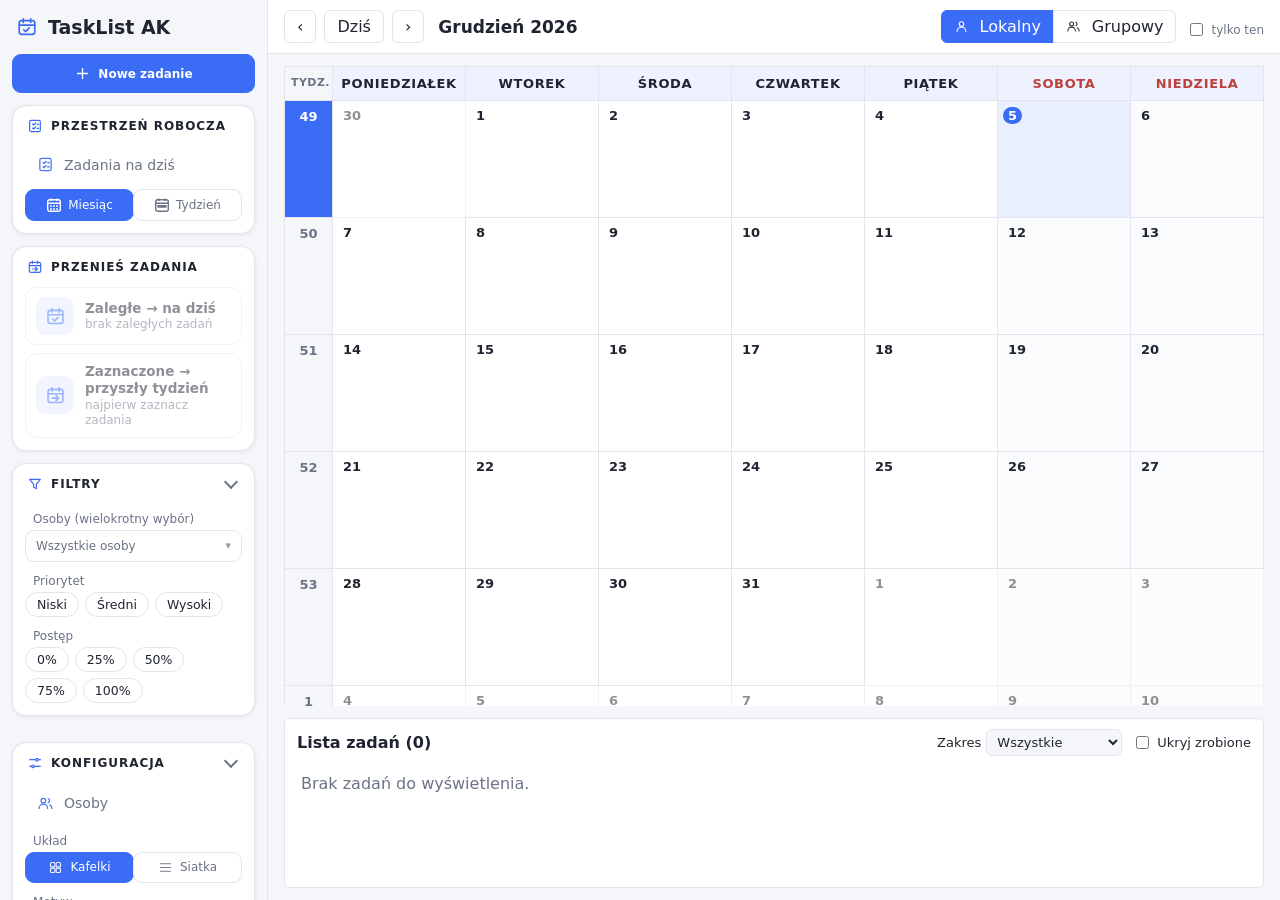
==== ui/index.html @ 784cd511 "Pliki: popup z dokładnymi lokalizacjami plików (lokalnego i grupowego) Rozwijane menu „Pliki” zastąp" ====
<!doctype html>
<html lang="pl">
<head>
<meta charset="utf-8">
<meta name="viewport" content="width=device-width, initial-scale=1">
<title>TaskList AK</title>
<link rel="stylesheet" href="style.css">
</head>
<body class="withside">
<div class="app">
<aside id="side">
  <div class="brand"><svg viewBox="0 0 24 24" width="22" height="22" fill="none" stroke="currentColor" stroke-width="1.8" stroke-linecap="round" stroke-linejoin="round" aria-hidden="true"><rect x="3.5" y="5" width="17" height="15" rx="2.5"/><path d="M3.5 10h17M8 3v4M16 3v4M8.5 15l2 2 4-4"/></svg><span>TaskList AK</span></div>
  <button class="btn primary snew" id="add"><i data-ic="plus"></i>Nowe zadanie</button>

  <section class="sidesec s-work">
    <div class="sechead"><i data-ic="tasks"></i><span>Przestrzeń robocza</span></div>
    <button class="btn snav" id="todayBtn" title="Zadania na dziś — podsumowanie zadań, które zaczynają się lub trwają dzisiaj"><i data-ic="tasks"></i>Zadania na dziś</button>
    <div class="seg" id="views">
    <button class="btn" data-v="month"><svg class="ico" viewBox="0 0 16 16" width="16" height="16" fill="none" stroke="currentColor" stroke-width="1.4" aria-hidden="true"><rect x="1.7" y="2.7" width="12.6" height="11.6" rx="2"/><path d="M1.7 6.2h12.6M5 1.4v2.5M11 1.4v2.5"/><g fill="currentColor" stroke="none"><circle cx="5" cy="9" r=".95"/><circle cx="8" cy="9" r=".95"/><circle cx="11" cy="9" r=".95"/><circle cx="5" cy="12" r=".95"/><circle cx="8" cy="12" r=".95"/><circle cx="11" cy="12" r=".95"/></g></svg>Miesiąc</button>
    <button class="btn" data-v="week"><svg class="ico" viewBox="0 0 16 16" width="16" height="16" fill="none" stroke="currentColor" stroke-width="1.4" aria-hidden="true"><rect x="1.7" y="2.7" width="12.6" height="11.6" rx="2"/><path d="M1.7 6.2h12.6M5 1.4v2.5M11 1.4v2.5"/><rect x="3.2" y="8" width="9.6" height="2.8" rx="1.2" fill="currentColor" stroke="none"/></svg>Tydzień</button>
  </div>
  </section>

  <section class="sidesec s-move">
    <div class="sechead"><i data-ic="calnext"></i><span>Przenieś zadania</span></div>
    <div class="mvgroup" id="moveBox">
    <button class="mvbtn" id="mvToday" type="button" title="Przenosi niezakończone zadania z przeszłości na dzisiaj">
      <span class="mvico today"><i data-ic="calcheck"></i></span>
      <span class="mvtxt"><b>Zaległe → na dziś</b><small id="mvTodaySub"></small></span>
    </button>
    <button class="mvbtn" id="mvSel" type="button" title="Przenosi zaznaczone zadania na poniedziałek przyszłego tygodnia">
      <span class="mvico week"><i data-ic="calnext"></i></span>
      <span class="mvtxt"><b>Zaznaczone → przyszły tydzień</b><small id="mvSelSub"></small></span>
    </button>
  </div>
  </section>

  <section class="sidesec s-filter" id="secFilter" data-sec="filters">
    <div class="sechead"><i data-ic="filter"></i><span>Filtry</span><button class="linkbtn" id="fClear" type="button" hidden>Wyczyść</button></div>
    <span class="sidelabel">Osoby (wielokrotny wybór)</span>
    <details class="menu fmenu" id="fpMenu">
      <summary class="btn"><span id="fpSummary">Wszystkie osoby</span><span class="caret">▾</span></summary>
      <div class="menu-items fplist" id="fpList"></div>
    </details>
    <span class="sidelabel">Priorytet</span>
    <div class="chipsf" id="fPrioChips"></div>
    <span class="sidelabel">Postęp</span>
    <div class="chipsf" id="fProgChips"></div>
  </section>

  <div class="side-spacer"></div>

  <section class="sidesec s-look" data-sec="config">
    <div class="sechead"><i data-ic="sliders"></i><span>Konfiguracja</span></div>
    <button class="btn snav" id="ppl" title="Zarządzaj osobami"><i data-ic="users"></i>Osoby</button>
    <span class="sidelabel">Układ</span>
    <div class="seg" id="layoutSeg" title="Układ: kafelki lub siatka">
    <button class="btn" data-l="board"><i data-ic="tiles"></i>Kafelki</button>
    <button class="btn" data-l="grid"><i data-ic="rows"></i>Siatka</button>
  </div>
    <span class="sidelabel">Motyw</span>
    <div class="seg" id="themeSeg" title="Motyw">
    <button class="btn" data-t="light"><i data-ic="sun"></i>Jasny</button>
    <button class="btn" data-t="dark"><i data-ic="moon"></i>Ciemny</button>
  </div>
    <button class="btn snav" id="listBtn" type="button"></button>
    <button class="btn snav" id="remBtn" type="button" data-label="1" aria-label="Przypomnienia"></button>
  </section>

  <section class="sidesec s-files">
    <div class="sechead"><i data-ic="folder"></i><span>Pliki</span></div>
    <button class="btn snav" id="dataBtn" type="button" aria-haspopup="dialog"><i data-ic="folder"></i>Pliki</button>
    <span id="fileTag" hidden></span>
    <span id="groupTag" hidden></span>
    <input type="file" id="file" accept=".json" hidden>
  </section>

  <div class="side-bottom">
    <button class="btn snav" id="helpBtn" type="button" hidden title="Opis wszystkich funkcji programu z rysunkami"><i data-ic="help"></i>Jak używać</button>
    <div id="updatebox" hidden><span id="ver"></span> <button class="btn" id="chk" type="button">Sprawdź aktualizacje</button> <button class="btn primary" id="install" type="button" hidden>Zainstaluj i uruchom ponownie</button> <span id="updStatus" role="status"></span></div>
    <div id="note" role="status" hidden></div>
  </div>

</aside>
<div class="content">
<header class="top">
  <button class="btn" id="prev" title="Poprzedni">‹</button>
  <button class="btn" id="today">Dziś</button>
  <button class="btn" id="next" title="Następny">›</button>
  <span id="title"></span>
  <div class="spacer"></div>
  <div class="calsw" id="calSw" role="group" aria-label="Kalendarz">
    <div class="seg calseg" id="calSeg">
      <button class="btn" data-cal="local" title="Kalendarz lokalny — zadania zapisane tylko na tym komputerze"><i data-ic="user"></i>Lokalny</button>
      <button class="btn" data-cal="group" title="Kalendarz grupowy — zadania wspólne dla zespołu"><i data-ic="users"></i>Grupowy</button>
    </div>
    <label class="calonly" title="Pokaż tylko zadania wybranego kalendarza"><input type="checkbox" id="calOnly"> tylko ten</label>
  </div>
</header>
<main id="main"><div id="cal"></div><section id="list" aria-label="Lista zadań"></section></main>
<!--HELP-->
</div>
</div>

<dialog id="dlg">
  <form method="dialog" id="form">
    <h2 id="dlgTitle">Zadanie</h2>
    <label>Tytuł</label><input type="text" id="fTitle" required autocomplete="off">
    <label>Kalendarz</label>
    <div class="seg calseg" id="fCalSeg"><button class="btn" type="button" data-fcal="local"><i data-ic="user"></i>Lokalny</button><button class="btn" type="button" data-fcal="group"><i data-ic="users"></i>Grupowy</button></div>
    <div class="row">
      <div><label>Data</label><input type="date" id="fDate" required></div>
      <div><label>Do dnia (zadanie wielodniowe)</label><input type="date" id="fDate2"></div>
      <div><label>Priorytet</label>
        <select id="fPrio"><option value="1">Niski</option><option value="2">Średni</option><option value="3">Wysoki</option></select></div>
    </div>
    <div class="row">
      <div><label>Od (puste = cały dzień)</label><input type="time" id="fStart"></div>
      <div><label>Do</label><input type="time" id="fEnd"></div>
      <div class="hint" id="multiHint" hidden style="align-self:end">Zadanie wielodniowe jest całodniowe.</div>
    </div>
    <div class="row">
      <div><label>Status</label>
        <select id="fStatus"><option value="pending">⚪ Oczekujące</option><option value="progress">🔄 W trakcie</option><option value="done">✅ Zrobione</option></select></div>
      <div><label>Postęp: <b id="fProgVal">0%</b></label>
        <input type="range" id="fProg" min="0" max="100" step="25" list="progTicks">
        <datalist id="progTicks"><option value="0" label="0"></option><option value="25" label="25"></option><option value="50" label="50"></option><option value="75" label="75"></option><option value="100" label="100"></option></datalist></div>
    </div>
    <label>Kolor zadania (domyślnie wg priorytetu)</label>
    <div class="swatches" id="fColors"></div>
    <label>Notatki</label><textarea id="fNotes" rows="10"></textarea>
    <label>Osoby</label>
    <button class="btn peoplebtn" type="button" id="fPeopleBtn">👥 Wybierz osoby…</button>
    <div id="recBlock">
      <label>Powtarzanie</label>
      <select id="fRec"><option value="none">Nie powtarzaj</option><option value="daily">Codziennie</option><option value="workdays">Dni robocze (Pn–Pt)</option><option value="weekly">Co tydzień</option><option value="biweekly">Co 2 tygodnie</option><option value="monthly">Co miesiąc</option><option value="yearly">Co rok</option></select>
      <div class="row" id="recOpts" hidden>
        <div><label>Liczba wystąpień (z pierwszym)</label><input type="number" id="fRecN" min="2" max="200" value="10"></div>
        <div><label>Powtarzaj do dnia (opcjonalnie)</label><input type="date" id="fRecUntil"></div>
      </div>
    </div>
    <div id="seriesInfo" hidden>
      <div class="hint" id="seriesText"></div>
      <label class="chk"><input type="checkbox" id="fApplyNext"> Zastosuj tytuł, godziny, osoby, priorytet i notatki do kolejnych zadań serii</label>
    </div>
    <div class="actions">
      <button class="btn primary" id="save" value="save"><i data-ic="check"></i>Zapisz</button>
      <button class="btn" value="cancel" formnovalidate><i data-ic="close"></i>Anuluj</button>
      <span class="spacer"></span>
      <button class="btn" id="fNext" type="button" title="Ustaw termin na poniedziałek przyszłego tygodnia"><i data-ic="calnext"></i>Na przyszły tydzień</button>
      <button class="btn danger" id="del" type="button"><i data-ic="trash"></i>Usuń</button>
    </div>
  </form>
</dialog>

<dialog id="filesdlg" class="fdlg">
  <h2>Pliki</h2>
  <div class="menu-items fdbody">
      <div class="mgroup">
        <div class="mhead"><i data-ic="user"></i>Kalendarz lokalny</div>
        <div class="floc"><span>Plik danych (zapis automatyczny)</span><code id="locData">—</code><span>Plik Excela</span><code id="locXls">nie wybrano</code></div>
        <div class="msub" id="mgExcel" hidden>
          <button type="button" id="xlsImp"><i data-ic="folder"></i><span>Otwórz plik Excela…</span><small>zapamiętywany</small></button>
          <button type="button" id="xlsSave"><i data-ic="save"></i><span>Zapisz do Excela</span><small>Ctrl+S</small></button>
          <button type="button" id="xlsExp"><i data-ic="saveas"></i><span>Zapisz Excel jako…</span></button>
        </div>
        <button type="button" id="exp"><i data-ic="download"></i><span>Eksport do pliku JSON</span></button>
        <button type="button" id="imp"><i data-ic="upload"></i><span>Import z pliku JSON</span></button>
      </div>
      <div class="mgroup grp" id="mgGroup" hidden>
        <div class="mhead"><i data-ic="users"></i>Kalendarz grupowy</div>
        <div class="floc"><span>Plik grupowy</span><code id="locGroup">nie połączono</code></div>
        <button type="button" id="grpOpen"><i data-ic="folder"></i><span>Połącz z plikiem grupowym…</span><small>np. dysk sieciowy</small></button>
        <button type="button" id="grpNew"><i data-ic="plus"></i><span>Utwórz plik grupowy…</span></button>
        <button type="button" id="grpSave" hidden><i data-ic="save"></i><span>Zapisz do pliku grupowego</span><small>Ctrl+S</small></button>
        <button type="button" id="grpRefresh" hidden><i data-ic="refresh"></i><span>Odśwież z pliku grupowego</span></button>
        <button type="button" id="grpOff" hidden><i data-ic="close"></i><span>Odłącz plik grupowy</span></button>
        <button type="button" id="gxlsExp"><i data-ic="saveas"></i><span>Eksport do Excela…</span></button>
        <button type="button" id="gxlsImp"><i data-ic="folder"></i><span>Import z Excela…</span></button>
        <button type="button" id="gexp"><i data-ic="download"></i><span>Eksport do pliku JSON</span></button>
        <button type="button" id="gimp"><i data-ic="upload"></i><span>Import z pliku JSON</span></button>
      </div>
      <div class="mgroup" id="mgMail" hidden>
        <div class="mhead">E-mail</div>
        <button type="button" id="mailOpen"><i data-ic="mail"></i><span>Zadanie z maila lub terminu…</span><small>.msg / .eml / .ics</small></button>
      </div>
  </div>
  <div class="actions"><span class="spacer"></span><button class="btn" type="button" id="filesClose">Zamknij</button></div>
</dialog>

<dialog id="pickdlg">
  <h2>Osoby w zadaniu</h2>
  <input type="text" id="pkSearch" placeholder="Szukaj osoby…" autocomplete="off">
  <div id="pkList" class="pk-list"></div>
  <div class="row addp"><input type="text" id="pkNew" placeholder="Nowa osoba (Nazwisko Imię)…" autocomplete="off"><button class="btn" type="button" id="pkAdd" style="flex:0 0 auto">Dodaj</button></div>
  <div class="actions"><button class="btn" type="button" id="pkClear">Wyczyść wybór</button><span class="spacer"></span><button class="btn primary" type="button" id="pkDone">Gotowe</button></div>
</dialog>

<dialog id="deldlg">
  <h2>Usunąć zadanie cykliczne?</h2>
  <p id="delText" class="hint"></p>
  <div class="actions"><button class="btn" type="button" id="delOne">Tylko to zadanie</button><button class="btn danger" type="button" id="delFol">To i kolejne</button><span class="spacer"></span><button class="btn" type="button" id="delNo">Anuluj</button></div>
</dialog>

<dialog id="datedlg">
  <h2>Która data?</h2>
  <p id="dateText" class="hint"></p>
  <div class="actions"><button class="btn primary" type="button" id="datePrimary"></button><button class="btn" type="button" id="dateSecond"></button><span class="spacer"></span><button class="btn" type="button" id="dateNo">Anuluj</button></div>
</dialog>

<dialog id="pdlg">
  <h2>Osoby</h2>
  <p class="hint">Wpisuj w formie „Nazwisko Imię”. Zmiana nazwy działa od razu we wszystkich zadaniach. Usunięcie osoby zdejmuje ją z przypisanych zadań.</p>
  <div id="pList"></div>
  <div class="row addp"><input type="text" id="pNew" placeholder="Nazwisko Imię…" autocomplete="off"><button class="btn primary" type="button" id="pAdd" style="flex:0 0 auto">Dodaj</button></div>
  <div class="actions"><button class="btn" type="button" id="pClose">Zamknij</button></div>
</dialog>

<div id="ctx" hidden></div>
<div id="remBox" popover="manual"></div>
<div id="tip" hidden></div>
<script src="app.js"></script>
</body>
</html>
---- ui/style.css ----
:root{
  --bg:#f5f6fa; --panel:#fff; --line:#e2e5ee; --text:#1f2430; --muted:#6b7385;
  --accent:#3b6cf6; --today:#e8efff; --weekend:#fafbfd;
  --p1:#2e9e5b; --p2:#e0a100; --p3:#d9453d;
  --tint-chip:16%; --tint-ev:22%; --tint-card:12%;      /* siła podbarwienia tła zadania kolorem */
  color-scheme:light;
}
/* motyw ciemny: automatycznie wg systemu, o ile użytkownik nie wybrał jasnego; ręczny wybór ma pierwszeństwo */
@media (prefers-color-scheme: dark){
  :root:not([data-theme="light"]){
    --bg:#14161c; --panel:#1d2029; --line:#2e3340; --text:#e8eaf0; --muted:#9097a8;
    --accent:#6d93ff; --today:#222c4a; --weekend:#191c24;
    --tint-chip:38%; --tint-ev:44%; --tint-card:28%; color-scheme:dark;
  }
}
:root[data-theme="dark"]{
  --bg:#14161c; --panel:#1d2029; --line:#2e3340; --text:#e8eaf0; --muted:#9097a8;
  --accent:#6d93ff; --today:#222c4a; --weekend:#191c24;
  --tint-chip:38%; --tint-ev:44%; --tint-card:28%; color-scheme:dark;
}
*{box-sizing:border-box}
body{margin:0;font-family:"Segoe UI",system-ui,-apple-system,Roboto,Arial,sans-serif;background:var(--bg);color:var(--text);height:100vh;display:flex;flex-direction:column}
header{display:flex;flex-wrap:wrap;gap:8px;align-items:center;padding:10px 16px;background:var(--panel);border-bottom:1px solid var(--line)}
header h1{font-size:18px;margin:0 12px 0 0}
button,select,input,textarea{font:inherit;color:inherit}
.btn{background:var(--panel);border:1px solid var(--line);padding:6px 12px;border-radius:6px;cursor:pointer}
.btn:hover{border-color:var(--accent)}
.btn.primary{background:var(--accent);color:#fff;border-color:var(--accent)}
.btn.danger{color:var(--p3)}
.seg{display:flex}.seg .btn{border-radius:0;margin-left:-1px}.seg .btn:first-child{border-radius:6px 0 0 6px;margin:0}.seg .btn:last-child{border-radius:0 6px 6px 0}
.seg .btn.active{background:var(--accent);color:#fff;border-color:var(--accent)}
#title{font-weight:600;font-size:16px;min-width:200px;text-transform:capitalize}
.spacer{flex:1}
main{flex:1;overflow:auto;padding:12px 16px}

/* ---- month ---- */
.month{display:grid;grid-template-columns:repeat(7,1fr);border-top:1px solid var(--line);border-left:1px solid var(--line);background:var(--panel)}
.dow{padding:6px;font-size:12px;color:var(--muted);text-align:center;border-right:1px solid var(--line);border-bottom:1px solid var(--line);background:var(--panel)}
.cell{min-height:110px;border-right:1px solid var(--line);border-bottom:1px solid var(--line);padding:4px;overflow:hidden}
.cell.other{opacity:.5}.cell.weekend{background:var(--weekend)}.cell.today{background:var(--today)}
.cell.over,.col.over,.allday.over{outline:2px dashed var(--accent);outline-offset:-2px}
.daynum{font-size:12px;color:var(--muted);cursor:pointer;display:inline-block;padding:1px 5px;border-radius:10px}
.cell.today .daynum{background:var(--accent);color:#fff}
.daynum:hover{text-decoration:underline}

.chip{display:block;font-size:12px;padding:2px 6px;margin:2px 0;border-radius:4px;border-left:4px solid var(--p1);background:color-mix(in srgb,var(--p1) 16%,var(--panel));cursor:grab;white-space:nowrap;overflow:hidden;text-overflow:ellipsis;user-select:none}
.chip.p2{border-color:var(--p2);background:color-mix(in srgb,var(--p2) 18%,var(--panel))}
.chip.p3{border-color:var(--p3);background:color-mix(in srgb,var(--p3) 16%,var(--panel))}
.chip.dragging{opacity:.3}

/* ---- time grid (week/day) ---- */
.tg{background:var(--panel);border:1px solid var(--line);border-radius:6px;display:flex;flex-direction:column;height:calc(100vh - 110px)}
.tg-head{display:grid;border-bottom:1px solid var(--line)}
.tg-head>div{padding:6px;text-align:center;font-size:13px;border-left:1px solid var(--line)}
.tg-head>div:first-child{border-left:0}
.tg-head .today{color:var(--accent);font-weight:700}
.tg-head .dn{cursor:pointer}.tg-head .dn:hover{text-decoration:underline}
.allday-row{display:grid;border-bottom:1px solid var(--line);min-height:30px}
.allday-row>div{border-left:1px solid var(--line);padding:2px}
.allday-row>div:first-child{border-left:0;font-size:11px;color:var(--muted);padding:6px 2px;text-align:center}
.tg-body{flex:1;overflow-y:auto;position:relative}
.tg-grid{display:grid;position:relative}
.hours div{height:48px;font-size:11px;color:var(--muted);text-align:right;padding-right:6px;transform:translateY(-7px)}
.col{position:relative;border-left:1px solid var(--line);height:1152px;background-image:linear-gradient(var(--line) 1px,transparent 1px);background-size:100% 48px}
.col.today{background-color:var(--today)}
.ev{position:absolute;padding:2px 5px;font-size:12px;border-radius:4px;border-left:4px solid var(--p1);background:color-mix(in srgb,var(--p1) 22%,var(--panel));overflow:hidden;cursor:grab;user-select:none;z-index:2}
.ev.p2{border-color:var(--p2);background:color-mix(in srgb,var(--p2) 24%,var(--panel))}
.ev.p3{border-color:var(--p3);background:color-mix(in srgb,var(--p3) 22%,var(--panel))}
.ev small{display:block;color:var(--muted)}
.ev .rz{position:absolute;left:0;right:0;bottom:0;height:6px;cursor:ns-resize}
.nowline{position:absolute;left:0;right:0;height:2px;background:var(--p3);z-index:3;pointer-events:none}

/* ---- dialog ---- */
dialog{border:1px solid var(--line);border-radius:10px;background:var(--panel);color:var(--text);padding:18px;width:min(440px,92vw)}
dialog::backdrop{background:rgba(0,0,0,.4)}
dialog h2{margin:0 0 12px;font-size:17px}
label{display:block;font-size:12px;color:var(--muted);margin:8px 0 2px}
input[type=text],input[type=date],input[type=time],select,textarea{width:100%;padding:6px 8px;border:1px solid var(--line);border-radius:6px;background:var(--bg)}
.row{display:flex;gap:8px}.row>div{flex:1}
.actions{display:flex;gap:8px;margin-top:16px}
.chk{display:flex;align-items:center;gap:6px;margin-top:10px;font-size:14px;color:var(--text)}
.chk input{width:auto}
#side{font-size:12px;color:var(--muted)}
[hidden]{display:none !important}
#updatebox{display:flex;align-items:center;gap:6px;flex-wrap:wrap;font-size:12px;color:var(--muted)}
#note{flex-basis:100%;font-size:13px;color:var(--p3)}
select.btn{padding:6px 8px;max-width:170px}
.menu{position:relative}.menu summary{list-style:none;cursor:pointer}.menu summary::-webkit-details-marker{display:none}
.menu-items{position:absolute;right:0;top:110%;z-index:20;background:var(--panel);border:1px solid var(--line);border-radius:8px;padding:4px;display:flex;flex-direction:column;min-width:230px;box-shadow:0 6px 20px rgba(0,0,0,.18)}
.menu-items button{background:none;border:0;text-align:left;padding:8px 10px;border-radius:6px;cursor:pointer}
.menu-items button:hover{background:var(--today)}
.people-pick{display:flex;flex-wrap:wrap;gap:4px 12px;max-height:110px;overflow:auto;padding:4px 0;font-size:14px}
.people-pick label{display:flex;align-items:center;gap:5px;margin:0;color:var(--text);font-size:14px}
.people-pick input{width:auto}
.addp{margin-top:6px}
.hint{font-size:12px;color:var(--muted);margin:0 0 8px}
#pList{max-height:50vh;overflow:auto}
.prow{display:flex;gap:8px;align-items:center;margin:4px 0}.prow input{flex:1}.prow small{color:var(--muted);white-space:nowrap}
.who{opacity:.75;font-size:11px}
.tg{height:clamp(420px,calc(100vh - 240px),760px)}
/* lista zadań */
#list{margin-top:18px;background:var(--panel);border:1px solid var(--line);border-radius:6px;padding:10px 12px}
.list-head{display:flex;flex-wrap:wrap;gap:10px;align-items:center;margin-bottom:8px}
.list-head h2{margin:0;font-size:16px;margin-right:auto}
.list-head label{margin:0;font-size:13px;color:var(--text);display:flex;align-items:center;gap:5px}
.list-head select{width:auto;padding:4px 6px}
table.tasks{width:100%;border-collapse:collapse;font-size:14px}
table.tasks th{text-align:left;font-size:12px;color:var(--muted);font-weight:600;padding:6px;border-bottom:1px solid var(--line)}
table.tasks td{padding:6px;border-bottom:1px solid var(--line);vertical-align:top}
table.tasks tr.trow{cursor:pointer}table.tasks tr.trow:hover td{background:var(--today)}
table.tasks tr.newday td{border-top:2px solid var(--line)}
table.tasks tr.istoday td:nth-child(2){font-weight:700;color:var(--accent)}
table.tasks tr.late td:nth-child(2){color:var(--p3);font-weight:600}
.badge{display:inline-block;padding:1px 8px;border-radius:10px;font-size:12px;color:#fff;background:var(--p1)}
.badge.p2{background:var(--p2)}.badge.p3{background:var(--p3)}
.empty{color:var(--muted);padding:10px 4px}
/* status i postęp */
.chip{position:relative}
.chip::after,.ev::after{content:"";position:absolute;left:0;bottom:0;height:3px;width:var(--pg,0%);background:var(--p1);opacity:.85;pointer-events:none}
.chip.p2::after,.ev.p2::after{background:var(--p2)}.chip.p3::after,.ev.p3::after{background:var(--p3)}
.chip.st-done,.ev.st-done{opacity:.55;text-decoration:line-through}
.chip.st-progress,.ev.st-progress{font-weight:600}
.sti{font-size:11px;margin-right:2px}
table.tasks tr.st-done td:not(.stcell){opacity:.55;text-decoration:line-through}
.stcell{font-size:16px;width:28px;text-align:center}
.pbar{display:inline-block;width:70px;height:7px;border-radius:4px;background:var(--line);vertical-align:middle;overflow:hidden}
.pbar i{display:block;height:100%;background:var(--accent)}
#fProg,#ctxP{width:100%;accent-color:var(--accent)}
#ctx{position:fixed;z-index:50;background:var(--panel);border:1px solid var(--line);border-radius:10px;padding:8px;box-shadow:0 8px 24px rgba(0,0,0,.28);width:250px}
#ctx hr{border:0;border-top:1px solid var(--line);margin:8px 0}
.ctx-icons{display:flex;gap:6px}
.ctx-icons button{flex:1;display:flex;flex-direction:column;align-items:center;gap:2px;padding:8px 2px;border:1px solid var(--line);border-radius:8px;background:var(--bg);cursor:pointer}
.ctx-icons button span{font-size:22px;line-height:1}.ctx-icons button small{font-size:11px;color:var(--text)}
.ctx-icons button:hover{border-color:var(--accent)}.ctx-icons button.on{border-color:var(--accent);background:var(--today)}
.ctx-prog{margin-top:8px;font-size:12px}.ctx-prog label{margin:0 0 2px;color:var(--text)}
.ctx-item{display:block;width:100%;text-align:left;background:none;border:0;padding:7px 8px;border-radius:6px;cursor:pointer}
.ctx-item:hover{background:var(--today)}
/* kolumny listy: „Zadanie” najszersza, edycja w komórce */
table.tasks{table-layout:fixed}
table.tasks col.c-st{width:38px}table.tasks col.c-when{width:170px}table.tasks col.c-who{width:200px}
table.tasks col.c-prio{width:90px}table.tasks col.c-prog{width:120px}
table.tasks td.when{white-space:nowrap}
table.tasks td{overflow-wrap:anywhere}
table.tasks td.tcell{padding:2px 6px}
.tinp{width:100%;font:inherit;color:inherit;text-decoration:inherit;background:transparent;border:1px solid transparent;border-radius:4px;padding:4px 6px;text-overflow:ellipsis}
.tinp:hover{border-color:var(--line)}
.tinp:focus{outline:none;border-color:var(--accent);background:var(--bg);text-decoration:none}
#note.ok{color:var(--p1)}
#fileTag{font-size:12px;color:var(--muted);max-width:280px;overflow:hidden;text-overflow:ellipsis;white-space:nowrap}
#fileTag.dirty{color:var(--p2);font-weight:600}
/* okno zadania: większe notatki, osoby w osobnym oknie */
#dlg{width:min(700px,94vw);max-height:94vh;overflow:auto}
#fNotes{min-height:220px;resize:vertical;line-height:1.4}
.peoplebtn{width:100%;text-align:left;padding:8px 10px;white-space:nowrap;overflow:hidden;text-overflow:ellipsis}
#pickdlg{width:min(620px,94vw)}
.pk-list{min-height:240px;max-height:55vh;overflow:auto;margin:8px 0;column-width:260px;column-gap:16px;border:1px solid var(--line);border-radius:6px;padding:6px 10px}
.pk-list label{display:flex;align-items:center;gap:6px;margin:0;padding:5px 2px;color:var(--text);font-size:14px;break-inside:avoid;cursor:pointer}
.pk-list input{width:auto}
#recBlock{margin-top:4px}
#deldlg{width:min(460px,94vw)}
/* zadania wielodniowe: kafelki łączą się między dniami; uchwyt do rozciągania */
.chip.lj{margin-left:-4px;border-left-width:0;border-top-left-radius:0;border-bottom-left-radius:0}
.chip.rj{margin-right:-4px;border-top-right-radius:0;border-bottom-right-radius:0}
.allday .chip.lj{margin-left:-2px}.allday .chip.rj{margin-right:-2px}
.rzd{position:absolute;top:0;right:0;bottom:0;width:7px;cursor:ew-resize}
.rzd:hover{background:rgba(0,0,0,.18)}
.cell.resz,.allday.resz{outline:2px dashed var(--accent);outline-offset:-2px;background:var(--today)}
/* ===== widok kafelkowy ===== */
.board{display:grid;grid-auto-flow:column;grid-auto-columns:minmax(230px,1fr);gap:16px;align-items:start;overflow-x:auto;padding-bottom:14px}
.bcol{min-width:0}
.bcol>header{display:flex;align-items:baseline;gap:8px;padding:4px 4px 10px;margin-bottom:10px;border-bottom:1px solid var(--line);font-size:14px}
.bcol>header b{font-weight:700}
.bcol.today>header b{color:var(--accent)}
.bcount{color:var(--muted);font-size:12px}
.blink{margin-left:auto;background:none;border:0;color:var(--p3);cursor:pointer;font-size:13px;padding:0}
.blink:hover{text-decoration:underline}
.bcards{display:flex;flex-direction:column;gap:8px;min-height:20px}
.bcol.over .bcards,.bcol.over .badd{background:var(--today);border-radius:10px}
.card{--ck:var(--p1);position:relative;display:flex;gap:9px;padding:10px 10px 10px 13px;background:var(--panel);border:1px solid var(--line);border-radius:10px;cursor:grab;box-shadow:0 1px 3px rgba(0,0,0,.08);overflow:hidden;user-select:none}
.card.p2{--ck:var(--p2)}.card.p3{--ck:var(--p3)}
.card:hover{border-color:var(--accent)}
.card::before{content:"";position:absolute;left:0;top:0;bottom:0;width:3px;background:var(--ck)}
.card::after{content:"";position:absolute;left:0;bottom:0;height:3px;width:var(--pg,0%);background:var(--ck);opacity:.85}
.card.dragging{opacity:.35}
.ccheck{flex:0 0 20px;width:20px;height:20px;margin-top:1px;border-radius:50%;border:2px solid var(--ck);background:transparent;color:#fff;font-size:12px;line-height:1;padding:0;cursor:pointer;display:flex;align-items:center;justify-content:center}
.ccheck:hover{background:color-mix(in srgb,var(--ck) 30%,transparent)}
.card.st-progress .ccheck{background:linear-gradient(90deg,var(--ck) 50%,transparent 50%)}
.card.st-done .ccheck{background:var(--ck)}
.card.st-done .ctitle{text-decoration:line-through;opacity:.6}
.card.st-done .cmeta,.card.st-done .cnote{opacity:.6}
.cbody{min-width:0;flex:1}
.ctitle{font-size:14px;overflow-wrap:anywhere}
.cnote{font-size:12px;color:var(--muted);margin-top:2px;overflow:hidden;text-overflow:ellipsis;white-space:nowrap}
.cmeta{display:flex;flex-wrap:wrap;gap:3px 10px;margin-top:6px;font-size:12px;color:var(--muted)}
.cmeta .late{color:var(--p3);font-weight:600}
.bempty{color:var(--muted);font-size:13px;padding:8px 4px}
.badd{margin-top:6px}
.bplus{width:100%;text-align:left;background:none;border:0;color:var(--muted);cursor:pointer;padding:8px 4px;font-size:14px;border-radius:8px}
.bplus:hover{color:var(--accent);background:var(--today)}
.bform{background:var(--panel);border:1px solid var(--line);border-radius:10px;padding:8px}
.bform input{width:100%;border:0;background:transparent;outline:none;font-size:14px;padding:6px 4px}
.brow{display:flex;flex-wrap:wrap;gap:6px;margin-top:6px}
.brow .btn{padding:4px 10px;font-size:13px}
#layoutSeg .btn{padding:6px 10px}
/* miesiąc jako kafelki: kolumny wszystkich dni, przewijane poziomo; „Zaległe” przypięte z lewej */
.board.bmonth{grid-auto-columns:230px}
.bover{position:sticky;left:0;z-index:2;background:var(--bg);padding-right:12px;box-shadow:8px 0 8px -8px rgba(0,0,0,.25)}
.bcol.weekend>header b{color:var(--muted)}
.bcol.today.weekend>header b{color:var(--accent)}
.ctx-del{color:var(--p3)}
/* miesiąc jako kalendarz z kafelkami: w komórkach dni karty zamiast chipów */
.month.tiles .cell{min-height:130px;padding:4px 5px}
.month.tiles .card{margin:4px 0;padding:6px 7px 6px 11px;gap:6px;box-shadow:none}
.month.tiles .ccheck{flex-basis:16px;width:16px;height:16px;font-size:10px}
.month.tiles .ctitle{font-size:12px;line-height:1.3}
.month.tiles .cmeta{margin-top:3px;font-size:11px;gap:2px 8px}
/* priorytet wysoki: pulsowanie (nie dotyczy zrobionych; wyłączone przy ograniczeniu animacji w systemie) */
@keyframes pulseHigh{
  0%,100%{box-shadow:0 0 0 0 rgba(217,69,61,.65),0 0 0 0 rgba(217,69,61,.0);filter:brightness(1)}
  50%{box-shadow:0 0 0 4px rgba(217,69,61,.0),0 0 10px 2px rgba(217,69,61,.55);filter:brightness(1.08)}
}
.chip.p3:not(.st-done),.ev.p3:not(.st-done),.card.p3:not(.st-done),tr.trow:not(.st-done) .badge.p3{animation:pulseHigh 1.6s ease-in-out infinite}
@media (prefers-reduced-motion:reduce){
  .chip.p3,.ev.p3,.card.p3,.badge.p3{animation:none !important}
}
/* układ stały: nagłówek i kalendarz zawsze widoczne, przewija się tylko lista zadań */
main{display:flex;flex-direction:column;gap:12px;overflow:hidden;min-height:0}
#cal{flex:0 1 auto;min-height:0;overflow:auto}
#list{flex:1 1 0;min-height:170px;margin-top:0;display:flex;flex-direction:column;overflow:hidden}
.list-scroll{flex:1 1 auto;min-height:0;overflow:auto}
table.tasks thead th{position:sticky;top:0;background:var(--panel);z-index:1}
.tg{height:clamp(360px,50vh,620px)}
.cell{min-height:clamp(70px,11vh,120px)}
.month.tiles .cell{min-height:clamp(84px,13vh,140px)}
/* kolor zadania: domyślnie wg priorytetu (--p1/--p2/--p3), własny kolor nadpisuje --tc (styl wbudowany w element) */
.chip,.ev,.card{--tc:var(--p1)}
.chip.p2,.ev.p2,.card.p2{--tc:var(--p2)}
.chip.p3,.ev.p3,.card.p3{--tc:var(--p3)}
.chip,.chip.p2,.chip.p3{border-left-color:var(--tc);background:color-mix(in srgb,var(--tc) var(--tint-chip),var(--panel))}
.ev,.ev.p2,.ev.p3{border-left-color:var(--tc);background:color-mix(in srgb,var(--tc) var(--tint-ev),var(--panel))}
.card,.card.p2,.card.p3{--ck:var(--tc);background:color-mix(in srgb,var(--tc) var(--tint-card),var(--panel))}
.chip::after,.chip.p2::after,.chip.p3::after,.ev::after,.ev.p2::after,.ev.p3::after{background:var(--tc)}
tr.trow[style*="--tc"] td:first-child{box-shadow:inset 4px 0 0 var(--tc)}
@keyframes pulseHigh{
  0%,100%{box-shadow:0 0 0 0 color-mix(in srgb,var(--tc,#d9453d) 65%,transparent),0 0 0 0 transparent;filter:brightness(1)}
  50%{box-shadow:0 0 0 4px transparent,0 0 10px 2px color-mix(in srgb,var(--tc,#d9453d) 55%,transparent);filter:brightness(1.08)}
}
/* przełącznik motywu i wybór koloru */
.swatches{display:flex;flex-wrap:wrap;gap:6px;align-items:center;margin-top:2px}
.swatch{width:24px;height:24px;border-radius:50%;border:2px solid var(--line);cursor:pointer;padding:0}
.swatch.on{outline:2px solid var(--accent);outline-offset:2px}
.swatch.def{background:repeating-linear-gradient(45deg,var(--line) 0 4px,transparent 4px 8px);font-size:12px;color:var(--muted);display:flex;align-items:center;justify-content:center}
input[type=color]{width:32px;height:26px;padding:0;border:1px solid var(--line);border-radius:6px;background:transparent;cursor:pointer}
.ctx-colors{display:flex;flex-wrap:wrap;gap:5px;margin-top:8px}
.ctx-colors .swatch{width:20px;height:20px}
#themeSeg .btn{padding:6px 10px}
/* dymek z opisem zadania */
#tip{position:fixed;z-index:70;max-width:380px;min-width:180px;background:var(--panel);color:var(--text);border:1px solid var(--line);border-left:4px solid var(--tc,var(--accent));border-radius:10px;padding:10px 12px;box-shadow:0 8px 24px rgba(0,0,0,.3);font-size:13px;pointer-events:none}
#tip[hidden]{display:none}
.tip-title{font-weight:700;margin-bottom:4px;overflow-wrap:anywhere}
.tip-meta{color:var(--muted);font-size:12px;line-height:1.55}
.tip-notes{margin-top:8px;padding-top:8px;border-top:1px solid var(--line);white-space:pre-wrap;overflow-wrap:anywhere;max-height:240px;overflow:hidden}
.tip-none{margin-top:6px;color:var(--muted);font-style:italic;font-size:12px}
/* ikona Zapisz: wyróżniona, gdy są niezapisane zmiany względem pliku Excela */
#saveBtn{position:relative;padding:6px 10px}
#saveBtn.dirty{background:var(--accent);color:#fff;border-color:var(--accent)}
#saveBtn.dirty::after{content:"";position:absolute;top:-3px;right:-3px;width:9px;height:9px;border-radius:50%;background:var(--p3);border:2px solid var(--panel)}
#saveBtn:disabled{opacity:.6;cursor:progress}
/* zaznaczanie wielu zadań */
table.tasks col.c-sel{width:34px}
table.tasks td.selcell,table.tasks th.selcell{text-align:center;padding-left:2px;padding-right:2px}
table.tasks td.selcell input,table.tasks th.selcell input{width:16px;height:16px;cursor:pointer;accent-color:var(--accent)}
.selbar{display:flex;flex-wrap:wrap;gap:8px;align-items:center;padding:8px 10px;margin:4px 0 8px;background:var(--today);border:1px solid var(--accent);border-radius:8px;position:sticky;top:0;z-index:3}
.selbar .btn{padding:4px 10px;font-size:13px}
.selbar .menu-items{right:auto;left:0;min-width:270px;z-index:30}
.mv-pick{display:flex;gap:6px;align-items:center;padding:6px 8px;border-top:1px solid var(--line);margin-top:4px}
.mv-pick input{padding:4px 6px;border:1px solid var(--line);border-radius:6px;background:var(--bg);color:var(--text)}
/* ekran „Zadania na dziś” */
#todayBtn.active{background:var(--accent);color:#fff;border-color:var(--accent)}
main.today-mode #list{display:none}
main.today-mode #cal{flex:1 1 auto}
.today-screen{padding:2px 2px 16px}
.tstats{display:grid;grid-template-columns:repeat(auto-fit,minmax(150px,1fr));gap:10px;margin-bottom:12px}
.tstat{position:relative;background:var(--panel);border:1px solid var(--line);border-radius:10px;padding:10px 14px;display:flex;flex-direction:column;gap:2px}
.tstat span{color:var(--muted);font-size:13px}
.tstat b{font-size:26px;line-height:1.1}
.tstat.warn{border-color:var(--p3)}.tstat.warn b{color:var(--p3)}
.tstat .blink{margin-left:0;text-align:left;margin-top:2px}
.tprog{display:flex;align-items:center;gap:12px;margin-bottom:10px;font-size:13px;flex-wrap:wrap}
.tprog-bar{width:260px;max-width:40vw;height:10px;border-radius:6px;background:var(--line);overflow:hidden}
.tprog-bar i{display:block;height:100%;background:var(--p1)}
.tsec{margin-top:14px;background:var(--panel);border:1px solid var(--line);border-radius:10px;padding:10px 12px}
.tsec h3{margin:0 0 6px;font-size:15px}
.tsec .empty{padding:6px 2px}
.tbig{font-size:15px;padding:24px 4px}
table.tdy col.c-time{width:110px}
table.tdy td.ttl{font-size:14px}
.tspan{display:block;color:var(--muted);font-size:12px;margin-top:1px}
.stbtn{cursor:pointer}.stbtn:hover{background:var(--today)}
table.tdy tr.st-done td:not(.stcell):not(.selcell){opacity:.55;text-decoration:line-through}
table.tdy tr.trow:hover td{background:var(--today)}
/* czytelniejsze nagłówki dni tygodnia */
.dow{padding:9px 6px;font-size:13px;font-weight:700;letter-spacing:.05em;text-transform:uppercase;color:var(--text);background:color-mix(in srgb,var(--accent) 9%,var(--panel))}
.dow.wkd{color:color-mix(in srgb,var(--p3) 85%,var(--text))}
.dfull{display:inline}.dabbr{display:none}
@media (max-width:1150px){.dfull{display:none}.dabbr{display:inline}}
.daynum{font-size:13px;font-weight:600;color:var(--text)}
.cell.today .daynum{color:#fff}
.tg-head>div{padding:8px 6px 6px}
.tg-head .dn{display:flex;flex-direction:column;align-items:center;gap:3px;cursor:pointer}
.tg-head .dn:hover{text-decoration:none}.tg-head .dn:hover .dd{background:var(--today)}
.tg-head .wd{font-size:12px;font-weight:700;letter-spacing:.05em;text-transform:uppercase;color:var(--muted)}
.tg-head .dd{min-width:36px;height:36px;padding:0 4px;display:flex;align-items:center;justify-content:center;border-radius:18px;font-size:20px;font-weight:600;line-height:1;color:var(--text)}
.tg-head .wkd .wd{color:color-mix(in srgb,var(--p3) 85%,var(--text))}
.tg-head .today .wd{color:var(--accent)}
.tg-head .today .dd{background:var(--accent);color:#fff}
.bcol>header{align-items:center;gap:6px 10px;padding:6px 6px 10px;border-bottom-width:2px}
.bhead{display:flex;align-items:center;flex-wrap:wrap;gap:4px 10px}
.bwd{font-size:17px;font-weight:700}
.bdate{font-size:13px;color:var(--muted);font-weight:600}
.bbadge{font-size:11px;font-weight:700;padding:2px 9px;border-radius:10px;background:var(--accent);color:#fff;text-transform:uppercase;letter-spacing:.05em}
.bbadge.soft{background:color-mix(in srgb,var(--accent) 22%,var(--panel));color:var(--accent)}
.bcol.today>header{border-bottom-color:var(--accent)}
.bcol.today .bwd{color:var(--accent)}
.bcol.weekend .bwd{color:color-mix(in srgb,var(--p3) 85%,var(--text))}
.bcol.today.weekend .bwd{color:var(--accent)}
/* podsumowanie dnia: zadania jako kafelki */
.tgrid{display:grid;grid-template-columns:repeat(auto-fill,minmax(270px,1fr));gap:12px;margin-top:6px}
.tsec h3{display:flex;align-items:center;gap:8px}
.tsec-all{margin-left:auto;font-size:12px;font-weight:400;color:var(--muted);display:flex;align-items:center;gap:5px;cursor:pointer}
.tsec-all input{width:15px;height:15px;accent-color:var(--accent);cursor:pointer}
.card.big{cursor:pointer;padding:13px 40px 13px 16px;gap:11px;min-height:84px}
.card.big .ccheck{flex-basis:24px;width:24px;height:24px;font-size:14px}
.card.big .ctitle{font-size:15px;font-weight:600;line-height:1.3}
.card.big .cnote{white-space:normal;display:-webkit-box;-webkit-line-clamp:2;-webkit-box-orient:vertical;font-size:12.5px;margin-top:4px}
.card.big .cmeta{font-size:12.5px;margin-top:8px;gap:4px 12px;align-items:center}
.card.big .cmeta .badge{font-size:11px}
.csel{position:absolute;top:8px;right:9px;display:flex;cursor:pointer;z-index:2}
.csel input{width:18px;height:18px;margin:0;cursor:pointer;accent-color:var(--accent)}
.card.big:has(.csel input:checked){outline:2px solid var(--accent);outline-offset:-1px}
.today-screen .tsec{background:transparent;border:0;padding:0;margin-top:18px}
.today-screen .tsec h3{font-size:16px;padding-bottom:6px;border-bottom:1px solid var(--line)}
/* ikony przy przyciskach widoków */
#views .btn{display:inline-flex;align-items:center;gap:6px}
#views .ico{flex:0 0 auto}
/* ===== ikony i ładniejsze przyciski/menu ===== */
i[data-ic]{display:inline-flex;font-style:normal;line-height:0}
.ic{flex:0 0 auto}
.btn:has(> .ic),.btn:has(> i[data-ic]),summary.btn,.actions .btn,#saveBtn{display:inline-flex;align-items:center;gap:7px}
summary.btn .caret{font-size:11px;opacity:.7;margin-left:1px}
.btn .ic{color:currentColor;opacity:.92}
.btn.primary .ic{opacity:1}
#saveBtn{padding:6px 12px}
.actions .btn{padding:8px 14px;border-radius:8px}
.actions .btn.primary{font-weight:600}
.actions #fNext{border-color:color-mix(in srgb,var(--accent) 45%,var(--line));color:var(--accent)}
.actions #fNext:hover{background:var(--today)}
.actions .btn.danger{border-color:color-mix(in srgb,var(--p3) 45%,var(--line))}
.actions .btn.danger:hover{background:color-mix(in srgb,var(--p3) 12%,var(--panel));border-color:var(--p3)}
/* rozwijane menu (Pliki, Przenieś, zaznaczanie): grupy, ikony, skróty */
.menu-items{padding:6px;border-radius:12px;min-width:300px;box-shadow:0 12px 32px rgba(0,0,0,.28)}
.menu-items button,.ctx-item{display:flex;align-items:center;gap:11px;width:100%;padding:9px 11px;border-radius:8px;font-size:14px;text-align:left}
.menu-items button .ic,.ctx-item .ic{color:var(--accent)}
.menu-items button span,.ctx-item span{flex:1 1 auto}
.menu-items button small{flex:0 0 auto;color:var(--muted);font-size:11px;background:var(--bg);border:1px solid var(--line);border-radius:6px;padding:1px 7px;margin-left:auto}
.mgroup{display:flex;flex-direction:column}
.mgroup[hidden]{display:none}
.mgroup + .mgroup{border-top:1px solid var(--line);margin-top:5px;padding-top:5px}
.mhead{font-size:11px;font-weight:700;letter-spacing:.08em;text-transform:uppercase;color:var(--muted);padding:6px 11px 4px}
.ctx-del{color:var(--p3)}
.ctx-del .ic{color:var(--p3)}
.ctx-item:hover,.menu-items button:hover{background:var(--today)}
.ctx-del:hover{background:color-mix(in srgb,var(--p3) 12%,var(--panel))}
#ctx{border-radius:12px;width:270px}
.selbar .btn{display:inline-flex;align-items:center;gap:6px}
/* kosz w prawym dolnym rogu zadania (widoczny po najechaniu) */
.xdel{position:absolute;display:flex;align-items:center;justify-content:center;width:24px;height:24px;padding:0;border-radius:7px;border:1px solid color-mix(in srgb,var(--p3) 40%,var(--line));background:var(--panel);color:var(--p3);cursor:pointer;opacity:0;transition:opacity .12s;z-index:4}
.xdel .ic{width:14px;height:14px}
.xdel:hover{background:var(--p3);color:#fff;border-color:var(--p3)}
.card:hover .xdel,.chip:hover .xdel,.ev:hover .xdel,.xdel:focus-visible{opacity:1}
.card .xdel{right:8px;bottom:9px}
.chip .xdel{right:11px;top:50%;transform:translateY(-50%);width:18px;height:18px;border-radius:5px}
.chip .xdel .ic{width:11px;height:11px}
.ev .xdel{right:4px;bottom:9px;width:20px;height:20px}
@media (hover:none){.xdel{opacity:.8}}
/* przypomnienia: okienka w prawym górnym rogu (warstwa popover nad oknami dialogowymi) */
#remBox{position:fixed;inset:auto;top:68px;right:16px;margin:0;padding:0;border:0;background:transparent;overflow:visible;width:min(360px,calc(100vw - 32px));color:var(--text)}
#remBox:not(:popover-open){display:none}
#remBox{display:flex;flex-direction:column;gap:10px}
.remcard{--tc:var(--p1);background:var(--panel);color:var(--text);border:1px solid var(--line);border-left:6px solid var(--tc);border-radius:12px;padding:12px 14px;box-shadow:0 14px 36px rgba(0,0,0,.35);animation:remIn .25s ease-out}
.remcard.p2{--tc:var(--p2)}.remcard.p3{--tc:var(--p3)}
@keyframes remIn{from{transform:translateY(-10px);opacity:0}to{transform:none;opacity:1}}
.rem-head{display:flex;align-items:center;gap:8px;color:var(--tc);font-size:13px;text-transform:uppercase;letter-spacing:.06em}
.rem-head b{flex:1}
.rem-x{background:none;border:0;color:var(--muted);cursor:pointer;padding:2px;border-radius:6px;display:flex}
.rem-x:hover{background:var(--today);color:var(--text)}
.rem-title{font-size:17px;font-weight:700;margin:6px 0 4px;overflow-wrap:anywhere}
.rem-meta{font-size:13px;color:var(--muted);line-height:1.5}
.rem-note{margin-top:6px;font-size:13px;overflow-wrap:anywhere}
.rem-actions{display:flex;flex-wrap:wrap;gap:8px;margin-top:12px}
.rem-actions .btn{padding:6px 12px;font-size:13px;display:inline-flex;align-items:center;gap:6px}
#remBtn{padding:6px 10px;display:inline-flex;align-items:center}
#remBtn.off{opacity:.6}
#remBtn:not(.off){color:var(--accent)}

/* ===== układ z panelem bocznym (wariant testowy) ===== */
body.withside{flex-direction:row;height:100vh;overflow:hidden}
.app{display:flex;width:100%;height:100vh}
.content{flex:1 1 auto;min-width:0;display:flex;flex-direction:column}
header.top{display:flex;align-items:center;gap:8px;padding:10px 16px;background:var(--panel);border-bottom:1px solid var(--line)}
header.top #title{font-size:17px;font-weight:700;margin-left:6px}

#side{flex:0 0 268px;width:268px;display:flex;flex-direction:column;gap:6px;padding:16px 12px 12px;background:var(--panel);border-right:1px solid var(--line);overflow-y:auto}
#side .brand{display:flex;align-items:center;gap:10px;font-size:19px;font-weight:700;padding:2px 6px 10px;color:var(--text)}
#side .brand svg{color:var(--accent)}
#side .sec{display:block;font-size:11px;font-weight:700;letter-spacing:.09em;text-transform:uppercase;color:var(--muted);margin:14px 8px 2px}
#side .sidelabel{display:block;font-size:12px;color:var(--muted);margin:6px 8px -2px}
#side .btn{width:100%;justify-content:flex-start;text-align:left;border-radius:9px}
#side .snew{justify-content:center;padding:10px 12px;font-weight:600;margin-bottom:4px}
#side .snav{border-color:transparent;background:transparent;padding:9px 11px;font-size:14px;gap:10px}
#side .snav:hover{background:var(--today);border-color:transparent}
#side .snav.active{background:var(--accent);color:#fff}
#side .snav .ic{color:var(--accent)}
#side .snav.active .ic{color:#fff}
#side select{width:100%;padding:8px 10px}
#side .seg{width:100%}
#side .seg .btn{flex:1;justify-content:center;padding:7px 6px}
#side .seg .btn .ic{width:15px;height:15px}
/* rozwijane menu w panelu: otwierają się w miejscu, bez nachodzenia na treść */
#side .menu{width:100%}
#side .menu>summary.btn{width:100%;justify-content:flex-start;border-color:transparent;background:transparent;padding:9px 11px;gap:10px}
#side .menu>summary.btn:hover{background:var(--today)}
#side .menu>summary.btn .ic{color:var(--accent)}
#side .menu>summary .caret{margin-left:auto}
#side .menu[open]>summary.btn{background:var(--today)}
#side .menu-items{position:static;min-width:0;width:100%;box-shadow:none;border:1px solid var(--line);margin-top:6px;border-radius:10px;padding:4px;background:var(--bg)}
#side .menu-items button small{display:none}
#side #fileTag{display:block;font-size:12px;color:var(--muted);padding:0 10px;white-space:normal;overflow-wrap:anywhere;max-width:none}
#side #fileTag.dirty{color:var(--p2);font-weight:600}
#side #saveBtn.dirty{background:var(--accent);color:#fff;border-color:var(--accent)}
.side-bottom{margin-top:auto;padding-top:12px;border-top:1px solid var(--line);display:flex;flex-direction:column;gap:8px}
#side #updatebox{flex-direction:column;align-items:stretch;gap:6px;font-size:12px}
#side #updatebox .btn{justify-content:center;font-size:13px}
#side #note{font-size:13px;line-height:1.35;padding:8px 10px;border-radius:8px;background:var(--bg);border:1px solid var(--line);color:var(--p3)}
#side #note.ok{color:var(--p1)}
#side #remBtn{color:var(--text)}
#side #remBtn.off{opacity:.7}
#side #remBtn span{font-size:13px}
@media (max-width:980px){#side{flex-basis:220px;width:220px}}
/* przyciski „Przenieś” w panelu: karty z ikoną i licznikiem */
.mvgroup{display:flex;flex-direction:column;gap:8px}
.mvbtn{display:flex;align-items:center;gap:11px;width:100%;padding:9px 10px;border-radius:12px;border:1px solid var(--line);background:var(--panel);color:var(--text);cursor:pointer;text-align:left;transition:border-color .12s,background .12s,transform .12s,box-shadow .12s}
.mvbtn:hover:not(:disabled){border-color:var(--accent);background:var(--today);transform:translateY(-1px);box-shadow:0 4px 12px rgba(0,0,0,.12)}
.mvbtn:active:not(:disabled){transform:none}
.mvbtn:disabled{opacity:.5;cursor:not-allowed}
.mvico{flex:0 0 38px;height:38px;border-radius:10px;display:flex;align-items:center;justify-content:center}
.mvico .ic{width:21px;height:21px}
.mvico.today{background:color-mix(in srgb,var(--p1) 18%,var(--panel));color:var(--p1)}
.mvico.week{background:color-mix(in srgb,var(--accent) 18%,var(--panel));color:var(--accent)}
.mvtxt{display:flex;flex-direction:column;min-width:0;gap:1px}
.mvtxt b{font-size:13.5px;font-weight:600;line-height:1.25}
.mvtxt small{font-size:12px;color:var(--muted);line-height:1.25}
/* numery tygodni */
.month{grid-template-columns:minmax(42px,48px) repeat(7,1fr)}
.dow.wkh{font-size:11px;letter-spacing:.04em;color:var(--muted);background:var(--bg)}
.wknum{display:flex;align-items:flex-start;justify-content:center;padding-top:8px;font-size:13px;font-weight:700;color:var(--muted);background:var(--bg);border-right:1px solid var(--line);border-bottom:1px solid var(--line);cursor:pointer;user-select:none}
.wknum:hover{color:var(--accent);background:var(--today)}
.wknum.now{color:#fff;background:var(--accent)}
.tg-head .wkbadge{display:flex;align-items:center;justify-content:center;font-size:12px;font-weight:700;color:var(--muted);background:var(--bg)}
/* ukryta lista zadań: kalendarz zajmuje całe okno */
main.nolist #list{display:none}
main.nolist #cal{flex:1 1 auto}
main.nolist .month{height:100%;grid-template-rows:auto repeat(6,minmax(74px,1fr))}
main.nolist .tg{height:100%}
#side #listBtn:disabled{opacity:.5;cursor:not-allowed}
#side #listBtn span{font-size:14px}
/* ===== panel boczny: sekcje jako neutralne karty na szarym tle ===== */
#side{background:var(--bg);gap:12px;padding:14px 12px}
#side>.snew{margin:2px 0 0}
#side .brand{padding:2px 4px 2px}
.side-spacer{flex:1 1 auto;min-height:2px}
.sidesec{display:flex;flex-direction:column;gap:6px;padding:12px;margin:0;background:var(--panel);border:1px solid var(--line);border-radius:14px;box-shadow:0 1px 4px rgba(0,0,0,.07)}
.sechead{display:flex;align-items:center;gap:8px;margin:0 2px 6px;font-size:12px;font-weight:700;letter-spacing:.08em;text-transform:uppercase;color:var(--text)}
.sechead .ic{width:16px;height:16px;color:var(--accent)}
.sechead .linkbtn{margin-left:auto}
.linkbtn{background:none;border:0;color:var(--accent);font-size:12px;font-weight:600;text-transform:none;letter-spacing:0;cursor:pointer;padding:0 2px}
.linkbtn:hover{text-decoration:underline}
.sidesec.s-filter.active{border-color:var(--accent);box-shadow:0 0 0 1px var(--accent),0 1px 4px rgba(0,0,0,.07)}
#side .sidesec .snav{background:transparent}
#side .sidesec .snav:hover{background:var(--today)}
#side .sidesec .snav .ic,#side .sidesec .menu>summary.btn .ic{color:var(--accent)}
#side .sidesec .menu-items{background:var(--bg)}
.sidesec .sidelabel{margin:4px 2px -2px}
.side-bottom{border-top:0;padding-top:0}
.mvico.today,.mvico.week{background:color-mix(in srgb,var(--accent) 13%,var(--panel));color:var(--accent)}
/* filtry: lista osób (wielokrotny wybór) i przyciski priorytetu / postępu */
#side .fmenu>summary.btn{justify-content:space-between;border:1px solid var(--line);background:var(--panel);padding:8px 10px;gap:8px}
#side .fmenu>summary.btn #fpSummary{flex:1 1 auto;min-width:0;overflow:hidden;text-overflow:ellipsis;white-space:nowrap}
#side .fmenu>summary.btn .caret{margin-left:0}
#side .fplist{max-height:230px;overflow:auto;padding:4px}
.fp-item{display:flex;align-items:center;gap:9px;padding:6px 8px;border-radius:8px;cursor:pointer;font-size:13.5px;color:var(--text)}
.fp-item:hover{background:var(--today)}
.fp-item input{width:16px;height:16px;margin:0;accent-color:var(--accent);cursor:pointer}
.fp-item span{overflow-wrap:anywhere}
.chipsf{display:flex;flex-wrap:wrap;gap:6px}
.chipf{padding:4px 11px;border-radius:999px;border:1px solid var(--line);background:var(--panel);color:var(--text);font-size:12.5px;cursor:pointer}
.chipf:hover{border-color:var(--accent)}
.chipf.on{background:var(--accent);border-color:var(--accent);color:#fff;font-weight:600}
.chipf.p1.on{background:var(--p1);border-color:var(--p1)}
.chipf.p2.on{background:var(--p2);border-color:var(--p2);color:#1f2430}
.chipf.p3.on{background:var(--p3);border-color:var(--p3)}
/* „Zadania na dziś” w trybie Godziny: sloty Cały dzień / godziny / po 17:00 */
.dmseg{margin-left:auto}
.dmseg .btn{padding:6px 14px}
.tprog #tdAdd{margin-left:0}
.timeline{display:flex;flex-direction:column;margin-top:14px;border:1px solid var(--line);border-radius:14px;background:var(--panel);overflow:hidden}
.slot{display:grid;grid-template-columns:104px 1fr;min-height:68px;border-top:1px solid var(--line)}
.slot:first-child{border-top:0}
.slot-time{display:flex;flex-direction:column;gap:2px;padding:12px 14px;background:var(--bg);border-right:1px solid var(--line);font-size:13px;color:var(--muted)}
.slot-time b{font-size:16px;color:var(--text)}
.slot.allday .slot-time{background:color-mix(in srgb,var(--accent) 9%,var(--bg))}
.slot.allday{border-bottom:2px solid var(--line)}
.slot.edge .slot-time{font-style:normal}
.slot.now .slot-time{background:var(--accent);color:#e8efff}
.slot.now .slot-time b{color:#fff}
.slot-body{display:flex;flex-wrap:wrap;gap:10px;align-items:flex-start;align-content:flex-start;padding:10px 12px;position:relative}
.slot .card.big{width:272px;flex:0 0 272px;min-height:0}
.slot-hint{align-self:center;color:var(--muted);font-size:12.5px;opacity:.65}
.slot-add{position:absolute;right:10px;top:50%;transform:translateY(-50%);width:30px;height:30px;border-radius:9px;border:1px dashed var(--line);background:var(--panel);color:var(--muted);font-size:18px;line-height:1;cursor:pointer;opacity:0;transition:opacity .12s}
.slot:hover .slot-add{opacity:1}
.slot-add:hover{border-color:var(--accent);color:var(--accent);background:var(--today)}
.slot.over{background:var(--today);outline:2px dashed var(--accent);outline-offset:-3px}
.slot.over .slot-body{background:transparent}
/* aktywny przycisk w karcie panelu (np. „Zadania na dziś”) zachowuje niebieskie tło i białe litery */
#side .sidesec .snav.active,#side .sidesec .snav.active:hover{background:var(--accent);color:#fff}
#side .sidesec .snav.active .ic{color:#fff}
/* tryb Godziny: siatka czasu z kartami o wysokości zależnej od czasu trwania */
.hgrid{display:grid;grid-template-columns:104px 1fr;border-top:1px solid var(--line)}
.hlabels{background:var(--bg);border-right:1px solid var(--line)}
.hl{box-sizing:border-box;display:flex;flex-direction:column;gap:2px;padding:9px 14px;border-top:1px solid var(--line);color:var(--muted);font-size:13px}
.hl:first-child{border-top:0}
.hl b{font-size:16px;color:var(--text)}
.hl.now{background:var(--accent);color:#e8efff}.hl.now b{color:#fff}
.hcol{position:relative;background-image:repeating-linear-gradient(to bottom,transparent 0,transparent calc(var(--hp) - 1px),var(--line) calc(var(--hp) - 1px),var(--line) var(--hp))}
.hcol.over{outline:2px dashed var(--accent);outline-offset:-3px;background-color:var(--today)}
.hevt{position:absolute;z-index:2}
.hevt .card.big{height:100%;width:100%;flex:none;min-height:0;margin:0;overflow:hidden}
.hevt .card.big .ctitle{font-size:14px}
.rzs{position:absolute;left:0;right:0;bottom:-2px;height:12px;cursor:ns-resize;z-index:6}
.rzs::after{content:"";position:absolute;left:50%;bottom:4px;width:34px;height:4px;margin-left:-17px;border-radius:3px;background:var(--muted);opacity:0;transition:opacity .12s}
.hevt:hover .rzs::after,.hevt[data-endlabel] .rzs::after{opacity:.55}
.hevt[data-endlabel]::before{content:attr(data-endlabel);position:absolute;right:6px;bottom:-26px;z-index:8;background:var(--text);color:var(--panel);font-size:12px;font-weight:700;padding:2px 8px;border-radius:6px}
.nowline2{position:absolute;left:0;right:0;height:2px;background:var(--p3);z-index:4;pointer-events:none}
.nowline2::before{content:"";position:absolute;left:-5px;top:-4px;width:10px;height:10px;border-radius:50%;background:var(--p3)}
.tl-help{margin:8px 4px 0;color:var(--muted);font-size:12.5px}
/* widok tygodnia (kafelki): kolumny na pełną wysokość; strefa upuszczenia od końca ostatniej karty do dołu kolumny */
.board{align-items:stretch;min-height:380px}
.bcol{display:flex;flex-direction:column}
.bcol .bcards{flex:0 0 auto}
.bfree{flex:1 1 auto;display:flex;flex-direction:column;min-height:90px;border-radius:12px;border:2px dashed transparent;transition:background .12s,border-color .12s}
.bfree .badd{margin-top:6px;flex:0 0 auto}
.bdrop{flex:1 1 auto;min-height:40px;display:flex;align-items:center;justify-content:center;color:var(--accent);font-size:13px;font-weight:600;opacity:0;transition:opacity .12s;pointer-events:none}
.bcol.over .bfree{background:var(--today);border-color:var(--accent)}
.bcol.over .bdrop{opacity:.9}
.bcol.over>header{border-bottom-color:var(--accent)}
.bcol.over .bcards,.bcol.over .badd{background:transparent}
main.nolist .board{height:100%}
.bcol>header[data-goto]{cursor:pointer;border-radius:8px 8px 0 0}
.bcol>header[data-goto]:hover .bwd{text-decoration:underline}
.bcol>header[data-goto]:hover{background:var(--today)}
/* zwijane sekcje panelu */
.sidesec[data-sec]>.sechead{cursor:pointer;user-select:none;border-radius:8px;padding:4px 6px;margin:-4px -4px 4px}
.sidesec[data-sec]>.sechead:hover{background:var(--today)}
.sidesec[data-sec]>.sechead:focus-visible{outline:2px solid var(--accent);outline-offset:1px}
.sidesec[data-sec]>.sechead::after{content:"";flex:0 0 auto;width:8px;height:8px;margin:-3px 4px 0 6px;border-right:2px solid var(--muted);border-bottom:2px solid var(--muted);transform:rotate(45deg);transition:transform .15s}
.sidesec[data-sec]>.sechead .linkbtn{margin-left:auto}
.sidesec[data-sec]>.sechead span:not(.caret){flex:0 1 auto}
.sidesec[data-sec]:not(:has(.linkbtn:not([hidden])))>.sechead::after{margin-left:auto}
.sidesec.collapsed{gap:0;padding-bottom:10px}
.sidesec.collapsed>:not(.sechead){display:none}
.sidesec.collapsed>.sechead{margin-bottom:-4px}
.sidesec.collapsed>.sechead::after{transform:rotate(-45deg);margin-top:0}
#side .sidesec.collapsed>:not(.sechead){display:none !important}

/* ---- kalendarz lokalny / grupowy ---- */
:root{--grp:#7c5cd6}
:root[data-theme="dark"]{--grp:#a48cf2}
.calsw{display:flex;align-items:center;gap:10px}
.calseg .btn .ic{width:15px;height:15px;margin-right:4px}
.calseg .btn.active{background:var(--accent);border-color:var(--accent);color:#fff}
.calseg .btn[data-cal="group"].active,.calseg .btn[data-fcal="group"].active{background:var(--grp);border-color:var(--grp)}
.calonly{display:flex;align-items:center;gap:5px;font-size:12px;color:var(--muted,#667);cursor:pointer;user-select:none}
.gmk{flex:none;vertical-align:-2px;margin-right:4px;padding:1px;border-radius:4px;background:var(--grp);color:#fff;box-sizing:content-box}
.chip .gmk,.ev .gmk{width:11px;height:11px;margin-right:3px}
.tcell{position:relative}
.tcell .gmk{position:absolute;left:6px;top:50%;transform:translateY(-50%);margin:0}
.tcell .gmk + .tinp{padding-left:28px}
@media (prefers-color-scheme: dark){:root:not([data-theme="light"]){--grp:#a48cf2}}

.mhead{display:flex;align-items:center;gap:6px}
.mhead .ic{width:14px;height:14px}
.mgroup.grp .mhead{color:var(--grp)}
.msub{display:flex;flex-direction:column}
.msub[hidden]{display:none}
#groupTag{display:block;font-size:12px;color:var(--muted);padding:0 10px;overflow-wrap:anywhere}
#groupTag[hidden]{display:none}
#groupTag.dirty{color:var(--p2);font-weight:600}
#groupTag .gmk{margin-right:4px}

/* miesiąc: gdy zadań w dniu jest więcej, niż mieści komórka, komórka przewija się (nic nie jest ucinane) */
.cell{overflow-x:hidden;overflow-y:auto;scrollbar-width:thin;scrollbar-gutter:stable}
.cell::-webkit-scrollbar{width:6px}
.cell::-webkit-scrollbar-thumb{background:var(--line);border-radius:3px}
.cell:hover::-webkit-scrollbar-thumb{background:var(--muted)}


/* ---- strona „Jak używać” ---- */
body.helping header.top,body.helping main{display:none}
#helpPage{display:none}
body.helping #helpPage{display:flex;flex:1 1 auto;min-height:0}
#helpBtn.active{background:var(--accent);color:#fff;border-color:var(--accent)}
.hnav{flex:0 0 236px;overflow:auto;padding:16px 10px;border-right:1px solid var(--line);background:var(--panel)}
.hnav-title{font-weight:700;font-size:15px;padding:2px 10px 10px}
.hnav a{display:block;padding:7px 10px;border-radius:8px;color:var(--text);text-decoration:none;font-size:13px}
.hnav a:hover{background:var(--today);color:var(--accent)}
.hbody{flex:1;min-width:0;overflow:auto;padding:18px 36px 80px}
.hbody>*{max-width:920px}
.htop{display:flex;align-items:center;justify-content:space-between;gap:12px;margin-bottom:6px}
.htop h1{font-size:24px;margin:0}
.htop .btn{display:inline-flex;align-items:center;gap:6px;white-space:nowrap;flex:none}
.hlead{font-size:15px;line-height:1.6;color:var(--muted)}
.hbody section{margin:34px 0;scroll-margin-top:12px}
.hbody h2{font-size:20px;margin:0 0 10px;padding-bottom:6px;border-bottom:2px solid var(--line)}
.hbody h3{font-size:15px;margin:18px 0 6px}
.hbody p,.hbody li{line-height:1.6;font-size:14px}
.hbody li{margin:4px 0}
.hbody kbd{font:12px/1 "Segoe UI",sans-serif;padding:2px 6px;border:1px solid var(--line);border-bottom-width:2px;border-radius:5px;background:var(--panel)}
.hbody code{font-size:12.5px;padding:1px 5px;border-radius:5px;background:var(--panel);border:1px solid var(--line)}
.hn{display:inline-flex;align-items:center;justify-content:center;width:20px;height:20px;border-radius:50%;background:var(--accent);color:#fff;font-size:12px;margin-right:4px}
.hfig{margin:14px 0;padding:14px;border:1px solid var(--line);border-radius:14px;background:var(--bg);pointer-events:none;user-select:none}
.hfig figcaption{margin-top:10px;font-size:12px;color:var(--muted);line-height:1.5}
.hflex{display:flex;flex-wrap:wrap;gap:8px;align-items:center}
.hflex .chip{display:inline-block;margin:0}
.hsvg{display:block;width:100%;height:auto;max-width:700px;margin:0 auto}
.s-panel{fill:var(--panel)}.s-bg{fill:var(--bg)}.s-acc{fill:var(--accent)}
.s-ln{stroke:var(--line);stroke-width:1.3}
path.s-ln,g.s-ln path{fill:none}
.s-tx{fill:var(--text);font:12px "Segoe UI",system-ui,sans-serif}
.s-wh{fill:#fff;font:12px "Segoe UI",system-ui,sans-serif}
.s-arrow{fill:none;stroke:var(--accent);stroke-width:2;stroke-linecap:round;stroke-linejoin:round}
.s-no circle{fill:var(--accent)}.s-no text{fill:#fff;font:700 12px "Segoe UI",sans-serif}
.hmonth{display:grid;grid-template-columns:repeat(7,1fr);border-top:1px solid var(--line);border-left:1px solid var(--line);background:var(--panel);font-size:11px}
.hmonth>div{border-right:1px solid var(--line);border-bottom:1px solid var(--line);padding:3px;min-height:64px;overflow:hidden}
.hmonth>.hd{min-height:0;padding:4px;text-align:center;font-weight:700;background:var(--bg);color:var(--muted)}
.hmonth .today{background:var(--today)}
.hdn{display:inline-block;font-size:11px;font-weight:600;padding:0 5px;border-radius:9px;color:var(--text)}
.hdn.now{background:var(--accent);color:#fff}
.hweek{display:grid;grid-template-columns:44px repeat(5,1fr);background:var(--panel);border:1px solid var(--line);border-radius:8px;overflow:hidden;font-size:11px}
.hhours{display:flex;flex-direction:column;padding-top:26px;color:var(--muted);font-size:10px}
.hhours span{height:40px;line-height:12px;text-align:right;padding-right:4px}
.hhours span:first-child{display:none}
.hcol{border-left:1px solid var(--line)}
.hcol .hd{height:26px;line-height:26px;text-align:center;font-weight:700;background:var(--bg);color:var(--muted)}
.hbody2{position:relative;height:360px;background:repeating-linear-gradient(to bottom,transparent 0 39px,var(--line) 39px 40px)}
.hweek .ev{overflow:hidden;font-size:11px;line-height:1.25}
.hweek .ev small{display:block;color:var(--muted)}
.hdlg{max-width:620px;background:var(--panel);border:1px solid var(--line);border-radius:14px;padding:14px 18px;margin:0 auto}
.hdlg h3{margin:0 0 6px;font-size:17px}
.hdlg label{display:block;font-size:12px;color:var(--muted);margin:8px 0 3px}
.hdlg input,.hdlg textarea{width:100%;padding:5px 8px;border:1px solid var(--line);border-radius:6px;background:var(--bg);font:inherit;resize:none}
.hrow{display:grid;grid-template-columns:repeat(3,1fr);gap:10px}
.hsw{display:flex;gap:8px;flex-wrap:wrap;margin:4px 0}
.hsw .swatch{display:inline-block;flex:none}
.hact{display:flex;gap:8px;margin-top:12px;align-items:center}
.hact .btn,.hdlg .calseg .btn{display:inline-flex;align-items:center;gap:5px}
.hbar{display:flex;align-items:center;gap:8px;flex-wrap:wrap}
.hbar .btn{display:inline-flex;align-items:center;gap:4px}
.htitle{font-weight:700;font-size:16px;margin-left:6px}
.hctx{width:300px;background:var(--panel);border:1px solid var(--line);border-radius:12px;padding:10px;box-shadow:0 6px 22px rgba(0,0,0,.18)}
.hctx .ctx-icons{display:flex;gap:6px}
.hctx .ctx-icons span{flex:1;text-align:center;border:1px solid var(--line);border-radius:8px;padding:6px 2px;font-size:12px;display:flex;flex-direction:column;gap:2px}
.hctx .ctx-icons span.on{border-color:var(--accent);background:var(--today)}
.hctx .ctx-icons i{font-style:normal;font-size:17px}
.hcp{margin:10px 0 6px;font-size:12px}
.hrange{height:6px;border-radius:3px;background:var(--line);margin:8px 0 2px;position:relative}
.hrange i{position:absolute;left:0;top:0;bottom:0;border-radius:3px;background:var(--accent)}
.hticks{display:flex;justify-content:space-between;font-size:10px;color:var(--muted)}
.hctx hr{border:0;border-top:1px solid var(--line);margin:8px 0}
.hci{display:flex;align-items:center;gap:8px;padding:6px 6px;border-radius:6px;font-size:13px}
.hci .ic{width:16px;height:16px}
.hci.del{color:var(--p3)}
.htip{max-width:340px;background:var(--panel);border:1px solid var(--line);border-left:4px solid var(--p2);border-radius:10px;padding:10px 12px;box-shadow:0 6px 22px rgba(0,0,0,.18)}
.hcards{display:grid;grid-template-columns:repeat(auto-fill,minmax(220px,1fr));gap:10px}
.hcards .card{margin:0}
.hfilt,.hcfg,.hmv{width:260px;background:var(--panel);border:1px solid var(--line);border-radius:14px;padding:10px 12px}
.hfilt .fplist{max-height:none}
.hcfg .btn{display:flex;align-items:center;gap:8px;margin:5px 0}
.hcfg .seg .btn{margin:0;flex:1;justify-content:center}
.hcfg .seg{width:100%}
.hmv .mvbtn{margin:4px 0}
.hspan{display:grid;grid-template-columns:repeat(3,1fr);max-width:480px}
.hspan .chip{margin:0}
.htab{border-collapse:collapse;width:100%;max-width:880px;font-size:13px;margin:10px 0}
.htab th,.htab td{border:1px solid var(--line);padding:7px 10px;text-align:left;vertical-align:top}
.htab th{background:var(--panel)}
.hfoot{color:var(--muted);font-size:12px}
@media (max-width:1000px){.hnav{display:none}.hbody{padding:14px 16px 60px}}
.hfilt .sidelabel,.hcfg .sidelabel{display:block;font-size:11px;color:var(--muted);margin:9px 0 4px}
.hfilt .sechead,.hcfg .sechead{display:flex;align-items:center;gap:7px;font-size:11px;font-weight:700;letter-spacing:.08em;text-transform:uppercase;color:var(--muted);margin-bottom:4px}
.hfilt .sechead .ic,.hcfg .sechead .ic{width:15px;height:15px}
.hfilt .chipf{display:inline-block}

/* okno „Pliki” (popup) z dokładnymi lokalizacjami plików */
.fdlg{width:min(620px,94vw);max-height:90vh;overflow:auto}
.fdlg .fdbody{position:static;min-width:0;width:100%;box-shadow:none;border:0;padding:0;background:transparent}
.floc{display:flex;flex-direction:column;gap:2px;padding:2px 11px 8px}
.floc span{font-size:11px;color:var(--muted)}
.floc code{display:block;font:12px/1.4 Consolas,"Cascadia Mono",monospace;background:var(--bg);border:1px solid var(--line);border-radius:6px;padding:5px 8px;margin-bottom:4px;overflow-wrap:anywhere;word-break:break-all;user-select:text}
.floc code.none{color:var(--muted);font-style:italic}
.fdlg .actions{display:flex;margin-top:12px}
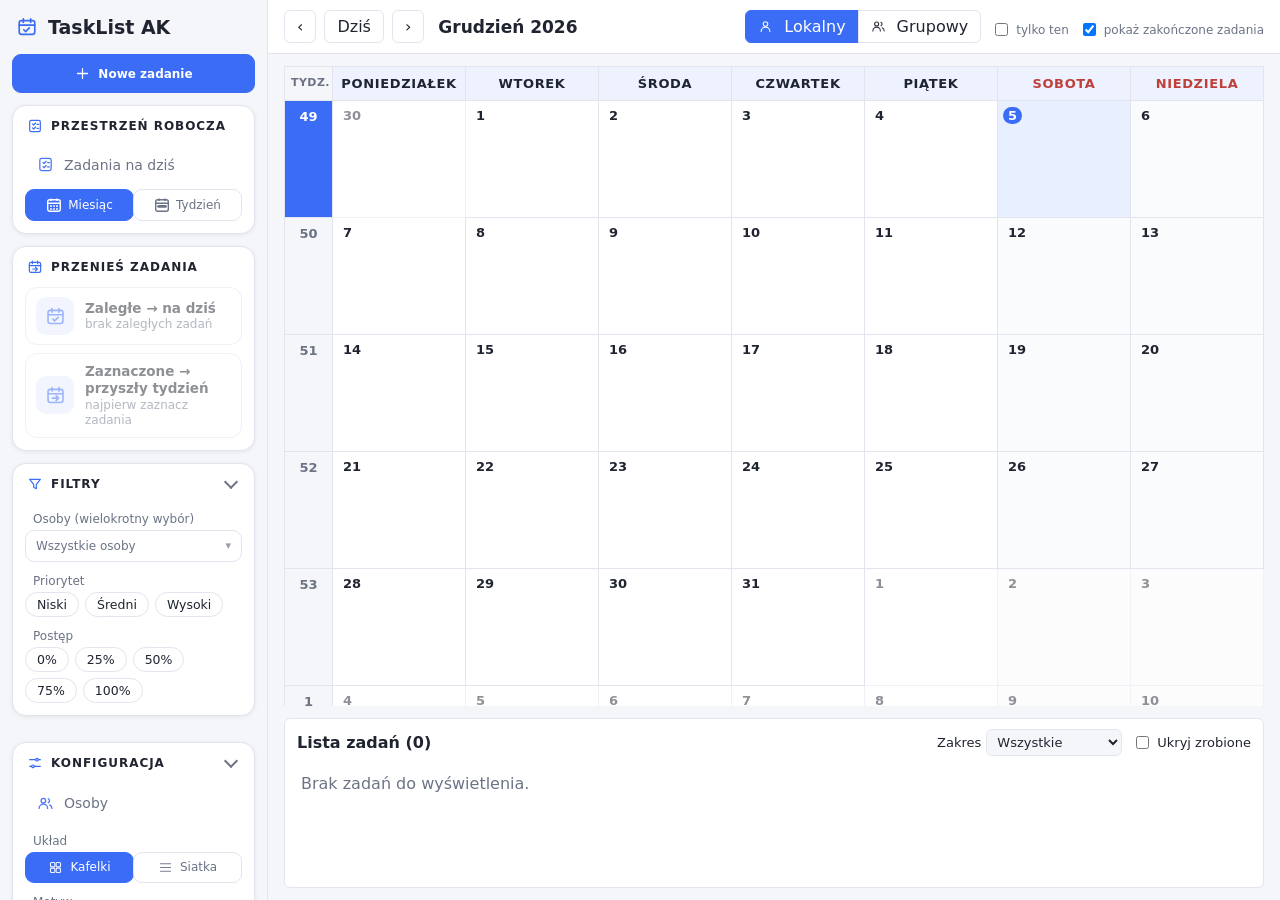
==== commit 250cda85: "v1.19.4: pole „pokaż zakończone zadania” na górnej belce Pokazuje lub ukrywa zadania zrobione w kale" ====
--- a/ui/index.html
+++ b/ui/index.html
@@ -68,7 +68,6 @@
   </section>
 
   <section class="sidesec s-files">
-    <div class="sechead"><i data-ic="folder"></i><span>Pliki</span></div>
     <button class="btn snav" id="dataBtn" type="button" aria-haspopup="dialog"><i data-ic="folder"></i>Pliki</button>
     <span id="fileTag" hidden></span>
     <span id="groupTag" hidden></span>
@@ -95,6 +94,7 @@
       <button class="btn" data-cal="group" title="Kalendarz grupowy — zadania wspólne dla zespołu"><i data-ic="users"></i>Grupowy</button>
     </div>
     <label class="calonly" title="Pokaż tylko zadania wybranego kalendarza"><input type="checkbox" id="calOnly"> tylko ten</label>
+    <label class="calonly" title="Pokaż albo ukryj zadania o statusie „Zrobione”"><input type="checkbox" id="showDone" checked> pokaż zakończone zadania</label>
   </div>
 </header>
 <main id="main"><div id="cal"></div><section id="list" aria-label="Lista zadań"></section></main>
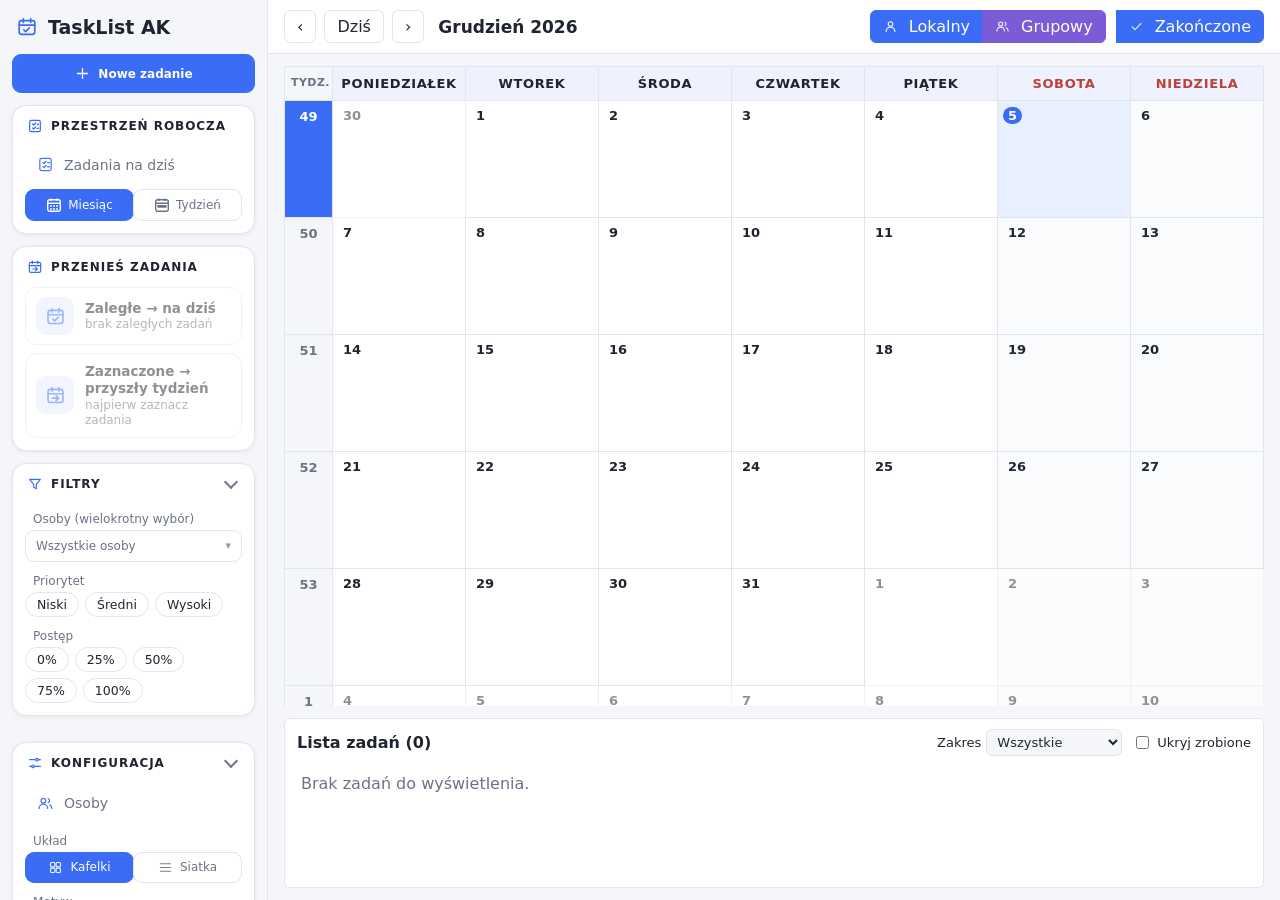
==== commit 341958c8: "v1.19.5: Lokalny i Grupowy jako niezależne przełączniki, przycisk „Zakończone” Oba kalendarze można " ====
--- a/ui/index.html
+++ b/ui/index.html
@@ -90,11 +90,12 @@
   <div class="spacer"></div>
   <div class="calsw" id="calSw" role="group" aria-label="Kalendarz">
     <div class="seg calseg" id="calSeg">
-      <button class="btn" data-cal="local" title="Kalendarz lokalny — zadania zapisane tylko na tym komputerze"><i data-ic="user"></i>Lokalny</button>
-      <button class="btn" data-cal="group" title="Kalendarz grupowy — zadania wspólne dla zespołu"><i data-ic="users"></i>Grupowy</button>
-    </div>
-    <label class="calonly" title="Pokaż tylko zadania wybranego kalendarza"><input type="checkbox" id="calOnly"> tylko ten</label>
-    <label class="calonly" title="Pokaż albo ukryj zadania o statusie „Zrobione”"><input type="checkbox" id="showDone" checked> pokaż zakończone zadania</label>
+      <button class="btn" data-cal="local" title="Pokaż / ukryj kalendarz lokalny — zadania zapisane tylko na tym komputerze (można włączyć oba kalendarze naraz)"><i data-ic="user"></i>Lokalny</button>
+      <button class="btn" data-cal="group" title="Pokaż / ukryj kalendarz grupowy — zadania wspólne dla zespołu (można włączyć oba kalendarze naraz)"><i data-ic="users"></i>Grupowy</button>
+    </div>
+    <div class="seg calseg" id="doneSeg">
+      <button class="btn active" id="showDone" type="button" aria-pressed="true" title="Pokaż albo ukryj zadania zakończone (status „Zrobione”)"><i data-ic="check"></i>Zakończone</button>
+    </div>
   </div>
 </header>
 <main id="main"><div id="cal"></div><section id="list" aria-label="Lista zadań"></section></main>
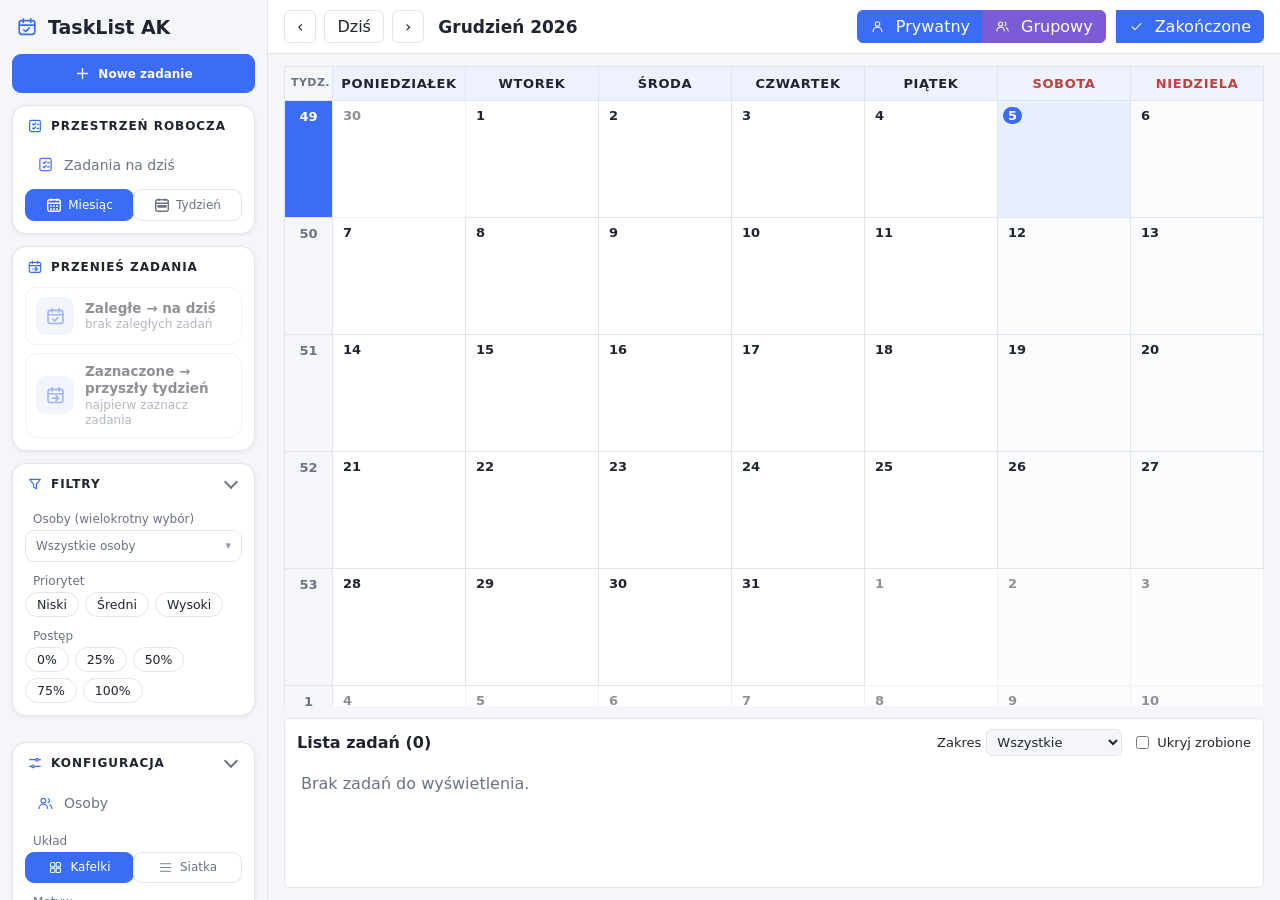
==== commit 47e824ee: "v1.20.2: okno Pliki (Prywatny / Grupowy, wybór lokalizacji w popupie), Excel tylko eksport/import Co" ====
--- a/ui/index.html
+++ b/ui/index.html
@@ -83,6 +83,7 @@
 </aside>
 <div class="content">
 <header class="top">
+  <button class="btn" id="navBtn" type="button" title="Menu" aria-label="Menu">☰</button>
   <button class="btn" id="prev" title="Poprzedni">‹</button>
   <button class="btn" id="today">Dziś</button>
   <button class="btn" id="next" title="Następny">›</button>
@@ -90,7 +91,7 @@
   <div class="spacer"></div>
   <div class="calsw" id="calSw" role="group" aria-label="Kalendarz">
     <div class="seg calseg" id="calSeg">
-      <button class="btn" data-cal="local" title="Pokaż / ukryj kalendarz lokalny — zadania zapisane tylko na tym komputerze (można włączyć oba kalendarze naraz)"><i data-ic="user"></i>Lokalny</button>
+      <button class="btn" data-cal="local" title="Pokaż / ukryj kalendarz prywatny — zadania zapisane tylko na tym komputerze (można włączyć oba kalendarze naraz)"><i data-ic="user"></i>Prywatny</button>
       <button class="btn" data-cal="group" title="Pokaż / ukryj kalendarz grupowy — zadania wspólne dla zespołu (można włączyć oba kalendarze naraz)"><i data-ic="users"></i>Grupowy</button>
     </div>
     <div class="seg calseg" id="doneSeg">
@@ -108,7 +109,7 @@
     <h2 id="dlgTitle">Zadanie</h2>
     <label>Tytuł</label><input type="text" id="fTitle" required autocomplete="off">
     <label>Kalendarz</label>
-    <div class="seg calseg" id="fCalSeg"><button class="btn" type="button" data-fcal="local"><i data-ic="user"></i>Lokalny</button><button class="btn" type="button" data-fcal="group"><i data-ic="users"></i>Grupowy</button></div>
+    <div class="seg calseg" id="fCalSeg"><button class="btn" type="button" data-fcal="local"><i data-ic="user"></i>Prywatny</button><button class="btn" type="button" data-fcal="group"><i data-ic="users"></i>Grupowy</button></div>
     <div class="row">
       <div><label>Data</label><input type="date" id="fDate" required></div>
       <div><label>Do dnia (zadanie wielodniowe)</label><input type="date" id="fDate2"></div>
@@ -156,37 +157,49 @@
 
 <dialog id="filesdlg" class="fdlg">
   <h2>Pliki</h2>
-  <div class="menu-items fdbody">
-      <div class="mgroup">
-        <div class="mhead"><i data-ic="user"></i>Kalendarz lokalny</div>
-        <div class="floc"><span>Plik danych (zapis automatyczny)</span><code id="locData">—</code><span>Plik Excela</span><code id="locXls">nie wybrano</code></div>
-        <div class="msub" id="mgExcel" hidden>
-          <button type="button" id="xlsImp"><i data-ic="folder"></i><span>Otwórz plik Excela…</span><small>zapamiętywany</small></button>
-          <button type="button" id="xlsSave"><i data-ic="save"></i><span>Zapisz do Excela</span><small>Ctrl+S</small></button>
-          <button type="button" id="xlsExp"><i data-ic="saveas"></i><span>Zapisz Excel jako…</span></button>
-        </div>
-        <button type="button" id="exp"><i data-ic="download"></i><span>Eksport do pliku JSON</span></button>
-        <button type="button" id="imp"><i data-ic="upload"></i><span>Import z pliku JSON</span></button>
+  <div class="fdbody">
+    <section class="fsec">
+      <div class="mhead"><i data-ic="user"></i>Prywatny</div>
+      <button type="button" class="fpath deskonly" id="pathLocal" hidden title="Kliknij, aby wybrać lub utworzyć plik kalendarza Prywatnego"><span class="fplabel">Plik</span><code id="locJson" class="none">nie wybrano — kliknij, aby wybrać</code><i data-ic="folder"></i></button>
+      <div class="fbtns">
+        <button type="button" class="btn deskonly" id="xlsExpL" hidden><i data-ic="saveas"></i>Eksport do Excela…</button>
+        <button type="button" class="btn deskonly" id="xlsImpL" hidden><i data-ic="folder"></i>Import z Excela…</button>
+        <button type="button" class="btn" id="exp"><i data-ic="download"></i>Eksport do JSON</button>
+        <button type="button" class="btn" id="imp"><i data-ic="upload"></i>Import z JSON</button>
       </div>
-      <div class="mgroup grp" id="mgGroup" hidden>
-        <div class="mhead"><i data-ic="users"></i>Kalendarz grupowy</div>
-        <div class="floc"><span>Plik grupowy</span><code id="locGroup">nie połączono</code></div>
-        <button type="button" id="grpOpen"><i data-ic="folder"></i><span>Połącz z plikiem grupowym…</span><small>np. dysk sieciowy</small></button>
-        <button type="button" id="grpNew"><i data-ic="plus"></i><span>Utwórz plik grupowy…</span></button>
-        <button type="button" id="grpSave" hidden><i data-ic="save"></i><span>Zapisz do pliku grupowego</span><small>Ctrl+S</small></button>
-        <button type="button" id="grpRefresh" hidden><i data-ic="refresh"></i><span>Odśwież z pliku grupowego</span></button>
-        <button type="button" id="grpOff" hidden><i data-ic="close"></i><span>Odłącz plik grupowy</span></button>
-        <button type="button" id="gxlsExp"><i data-ic="saveas"></i><span>Eksport do Excela…</span></button>
-        <button type="button" id="gxlsImp"><i data-ic="folder"></i><span>Import z Excela…</span></button>
-        <button type="button" id="gexp"><i data-ic="download"></i><span>Eksport do pliku JSON</span></button>
-        <button type="button" id="gimp"><i data-ic="upload"></i><span>Import z pliku JSON</span></button>
+    </section>
+    <section class="fsec deskonly" id="mgGroup" hidden>
+      <div class="mhead"><i data-ic="users"></i>Grupowy</div>
+      <button type="button" class="fpath" id="pathGroup" title="Kliknij, aby wybrać lub utworzyć plik kalendarza Grupowego"><span class="fplabel">Plik</span><code id="locGroup" class="none">nie wybrano — kliknij, aby wybrać</code><i data-ic="folder"></i></button>
+      <div class="fbtns">
+        <button type="button" class="btn" id="gxlsExp"><i data-ic="saveas"></i>Eksport do Excela…</button>
+        <button type="button" class="btn" id="gxlsImp"><i data-ic="folder"></i>Import z Excela…</button>
+        <button type="button" class="btn" id="gexp"><i data-ic="download"></i>Eksport do JSON</button>
+        <button type="button" class="btn" id="gimp"><i data-ic="upload"></i>Import z JSON</button>
       </div>
-      <div class="mgroup" id="mgMail" hidden>
-        <div class="mhead">E-mail</div>
-        <button type="button" id="mailOpen"><i data-ic="mail"></i><span>Zadanie z maila lub terminu…</span><small>.msg / .eml / .ics</small></button>
-      </div>
+    </section>
+    <section class="fsec deskonly" id="mgMail" hidden>
+      <div class="mhead"><i data-ic="mail"></i>E-mail</div>
+      <div class="fbtns"><button type="button" class="btn" id="mailOpen"><i data-ic="mail"></i>Zadanie z maila lub terminu… <small>.msg / .eml / .ics</small></button></div>
+    </section>
+    <p class="hint fnote">Kopia robocza programu (zapis automatyczny): <code id="locData">—</code></p>
   </div>
   <div class="actions"><span class="spacer"></span><button class="btn" type="button" id="filesClose">Zamknij</button></div>
+</dialog>
+
+<dialog id="pathdlg" class="fdlg">
+  <h2 id="pdTitle">Plik kalendarza</h2>
+  <div class="fdbody">
+    <div class="floc"><span>Aktualny plik</span><code id="pdCur">nie wybrano</code></div>
+    <p class="hint" id="pdHint"></p>
+    <div class="fbtns fcolumn">
+      <button type="button" class="btn" id="pdOpen"><i data-ic="folder"></i>Wybierz istniejący plik…</button>
+      <button type="button" class="btn" id="pdNew"><i data-ic="plus"></i>Utwórz nowy plik…</button>
+      <button type="button" class="btn" id="pdSave"><i data-ic="refresh"></i>Synchronizuj teraz</button>
+      <button type="button" class="btn" id="pdOff"><i data-ic="close"></i>Odłącz plik</button>
+    </div>
+  </div>
+  <div class="actions"><span class="spacer"></span><button class="btn" type="button" id="pdClose">Anuluj</button></div>
 </dialog>
 
 <dialog id="pickdlg">
--- a/ui/style.css
+++ b/ui/style.css
@@ -718,3 +718,77 @@
 .floc code{display:block;font:12px/1.4 Consolas,"Cascadia Mono",monospace;background:var(--bg);border:1px solid var(--line);border-radius:6px;padding:5px 8px;margin-bottom:4px;overflow-wrap:anywhere;word-break:break-all;user-select:text}
 .floc code.none{color:var(--muted);font-style:italic}
 .fdlg .actions{display:flex;margin-top:12px}
+
+/* ===== telefon (PWA): panel boczny jako wysuwane menu ===== */
+#navBtn{display:none}
+@media (max-width:760px){
+  html,body.withside{height:auto;min-height:100%}
+  body.withside{height:100dvh;overflow:hidden}
+  .app{height:100dvh}
+  #navBtn{display:inline-flex;align-items:center;padding:6px 10px}
+  #side{position:fixed;z-index:50;top:0;bottom:0;left:0;width:84vw;max-width:320px;flex:none;transform:translateX(-105%);transition:transform .2s;box-shadow:none;padding-top:max(16px,env(safe-area-inset-top))}
+  body.navopen #side{transform:none;box-shadow:0 0 0 100vmax rgba(0,0,0,.45)}
+  header.top{flex-wrap:wrap;padding:8px 10px;padding-top:max(8px,env(safe-area-inset-top));gap:6px}
+  #title{font-size:15px;flex:1 1 100%;order:5}
+  header.top .spacer{display:none}
+  .calsw{display:flex;gap:6px;flex-wrap:wrap;order:4}
+  .content{min-width:0}
+  dialog{max-width:100vw;width:100vw;max-height:100dvh;margin:0;border-radius:0}
+  .row{flex-direction:column}
+  input,select,textarea{font-size:16px}
+}
+.fdlg code{overflow-wrap:anywhere;word-break:break-all}
+
+/* ===== telefon: mniejsze widoki Dzień i Tydzień ===== */
+@media (max-width:760px){
+  /* tydzień / kafelki: wąskie kolumny, „Zaległe” nie przypięte (inaczej zasłaniają ekran) */
+  .board,.board.bmonth{grid-auto-columns:150px;gap:8px}
+  .bover{position:static;box-shadow:none;padding-right:0;background:transparent}
+  .bcol>header{font-size:12px;padding:2px 2px 6px;margin-bottom:6px}
+  .bcol .card{padding:7px 7px 7px 10px;gap:6px}
+  .bcol .ccheck{flex-basis:16px;width:16px;height:16px;font-size:10px}
+  .bcol .ctitle{font-size:12.5px;line-height:1.3}
+  .bcol .cnote{display:none}
+  .bcol .cmeta{font-size:11px;margin-top:4px}
+  .bplus{font-size:12px;padding:6px 2px}
+  /* dzień: statystyki, pasek postępu, godziny */
+  .tstats{grid-template-columns:repeat(3,1fr);gap:6px;margin-bottom:8px}
+  .tstat{padding:6px 8px;border-radius:8px}
+  .tstat span{font-size:11px}
+  .tstat b{font-size:18px}
+  .tprog{gap:8px;font-size:12px}
+  .tprog-bar{width:100%;max-width:none}
+  .dmseg{margin-left:0}
+  .dmseg .btn{padding:5px 10px}
+  .tprog #tdAdd{padding:6px 10px;font-size:13px}
+  .timeline{margin-top:8px;border-radius:10px}
+  .slot,.hgrid{grid-template-columns:54px 1fr}
+  .slot{min-height:48px}
+  .slot-time,.hl{padding:6px 6px;font-size:10px}
+  .slot-time b,.hl b{font-size:12px}
+  .slot-body{padding:6px;gap:6px}
+  .slot .card.big{width:100%;flex:1 1 100%}
+  .card.big{padding:8px 28px 8px 10px;gap:8px;min-height:0}
+  .card.big .ccheck{flex-basis:20px;width:20px;height:20px;font-size:12px}
+  .card.big .ctitle,.hevt .card.big .ctitle{font-size:13px}
+  .card.big .cnote{font-size:11.5px;margin-top:2px}
+  .card.big .cmeta{font-size:11px;margin-top:4px}
+  .today-screen .tsec h3{font-size:14px}
+}
+
+/* ===== okno Pliki: sekcje Prywatny / Grupowy ===== */
+.fsec{margin-bottom:16px;padding:12px 14px;border:1px solid var(--line);border-radius:12px;background:var(--panel)}
+.fsec .mhead{display:flex;align-items:center;gap:8px;font-weight:700;font-size:15px;margin-bottom:8px}
+.fpath{display:flex;align-items:center;gap:10px;width:100%;text-align:left;padding:10px 12px;border:1px solid var(--line);border-radius:10px;background:var(--bg);color:var(--text);cursor:pointer;font:inherit}
+.fpath:hover{border-color:var(--accent);background:var(--today)}
+.fpath .fplabel{flex:0 0 auto;color:var(--muted);font-size:12px}
+.fpath code{flex:1 1 auto;min-width:0;overflow-wrap:anywhere;font-size:12.5px}
+.fpath code.none{color:var(--muted);font-style:italic}
+.fpath .ic{flex:0 0 auto;color:var(--accent)}
+.fbtns{display:flex;flex-wrap:wrap;gap:8px;margin-top:10px}
+.fbtns .btn{display:inline-flex;align-items:center;gap:6px}
+.fbtns.fcolumn{flex-direction:column;align-items:stretch}
+.fbtns.fcolumn .btn{justify-content:flex-start}
+.fnote{margin:4px 2px 0;font-size:12px}
+.fdlg .fnote code{overflow-wrap:anywhere}
+.fdlg [hidden],.fbtns [hidden],.fpath[hidden]{display:none!important}
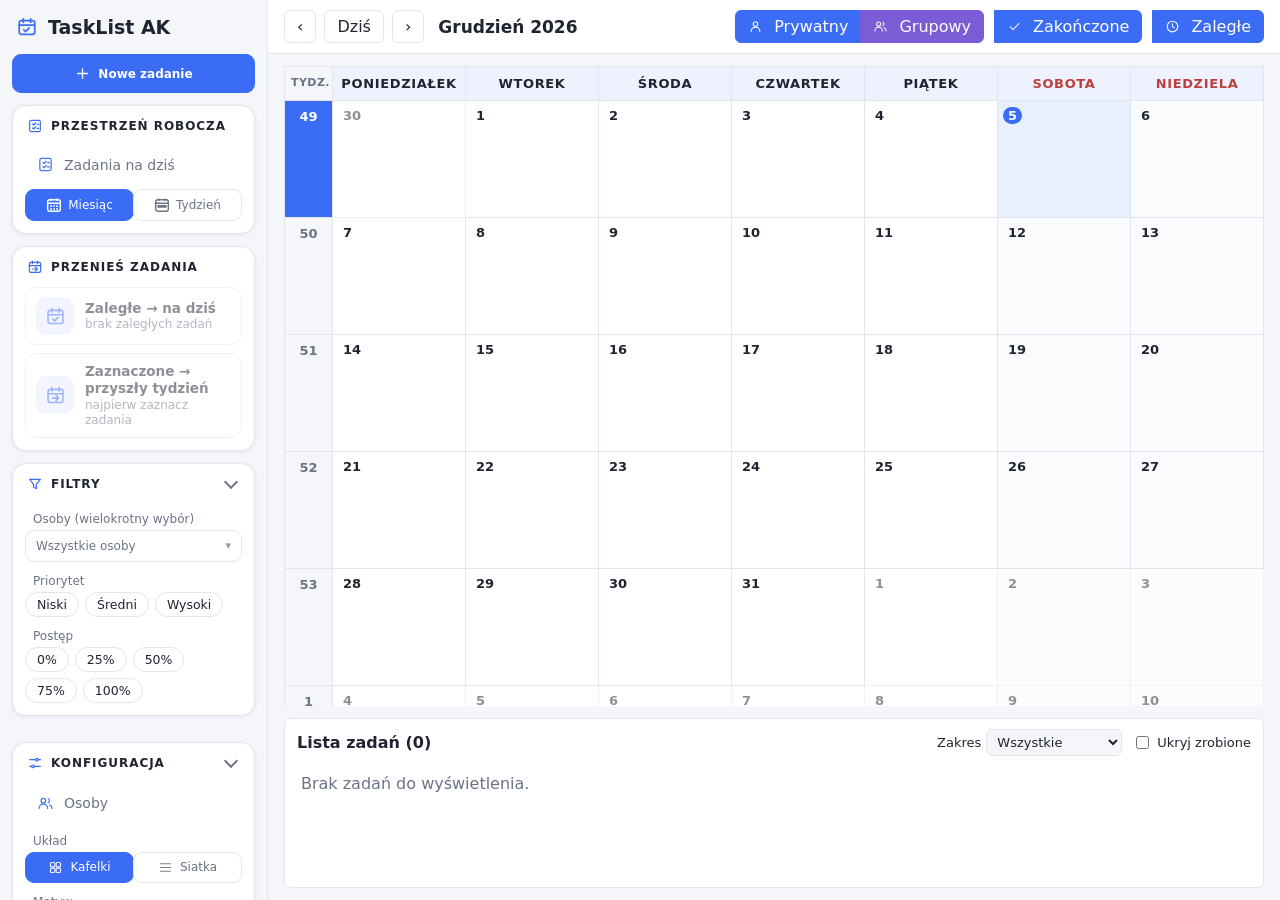
==== commit 9e0ac429: "v1.20.3: przycisk Zaległe (pokaż/ukryj kolumnę Zaległe), pamiętany Co-Authored-By: Claude Sonnet 5.5" ====
--- a/ui/index.html
+++ b/ui/index.html
@@ -96,6 +96,9 @@
     </div>
     <div class="seg calseg" id="doneSeg">
       <button class="btn active" id="showDone" type="button" aria-pressed="true" title="Pokaż albo ukryj zadania zakończone (status „Zrobione”)"><i data-ic="check"></i>Zakończone</button>
+    </div>
+    <div class="seg calseg" id="overSeg">
+      <button class="btn active" id="showOver" type="button" aria-pressed="true" title="Pokaż albo ukryj kolumnę „Zaległe” w widoku tygodnia i miesiąca (kafelki)"><i data-ic="clock"></i>Zaległe</button>
     </div>
   </div>
 </header>
